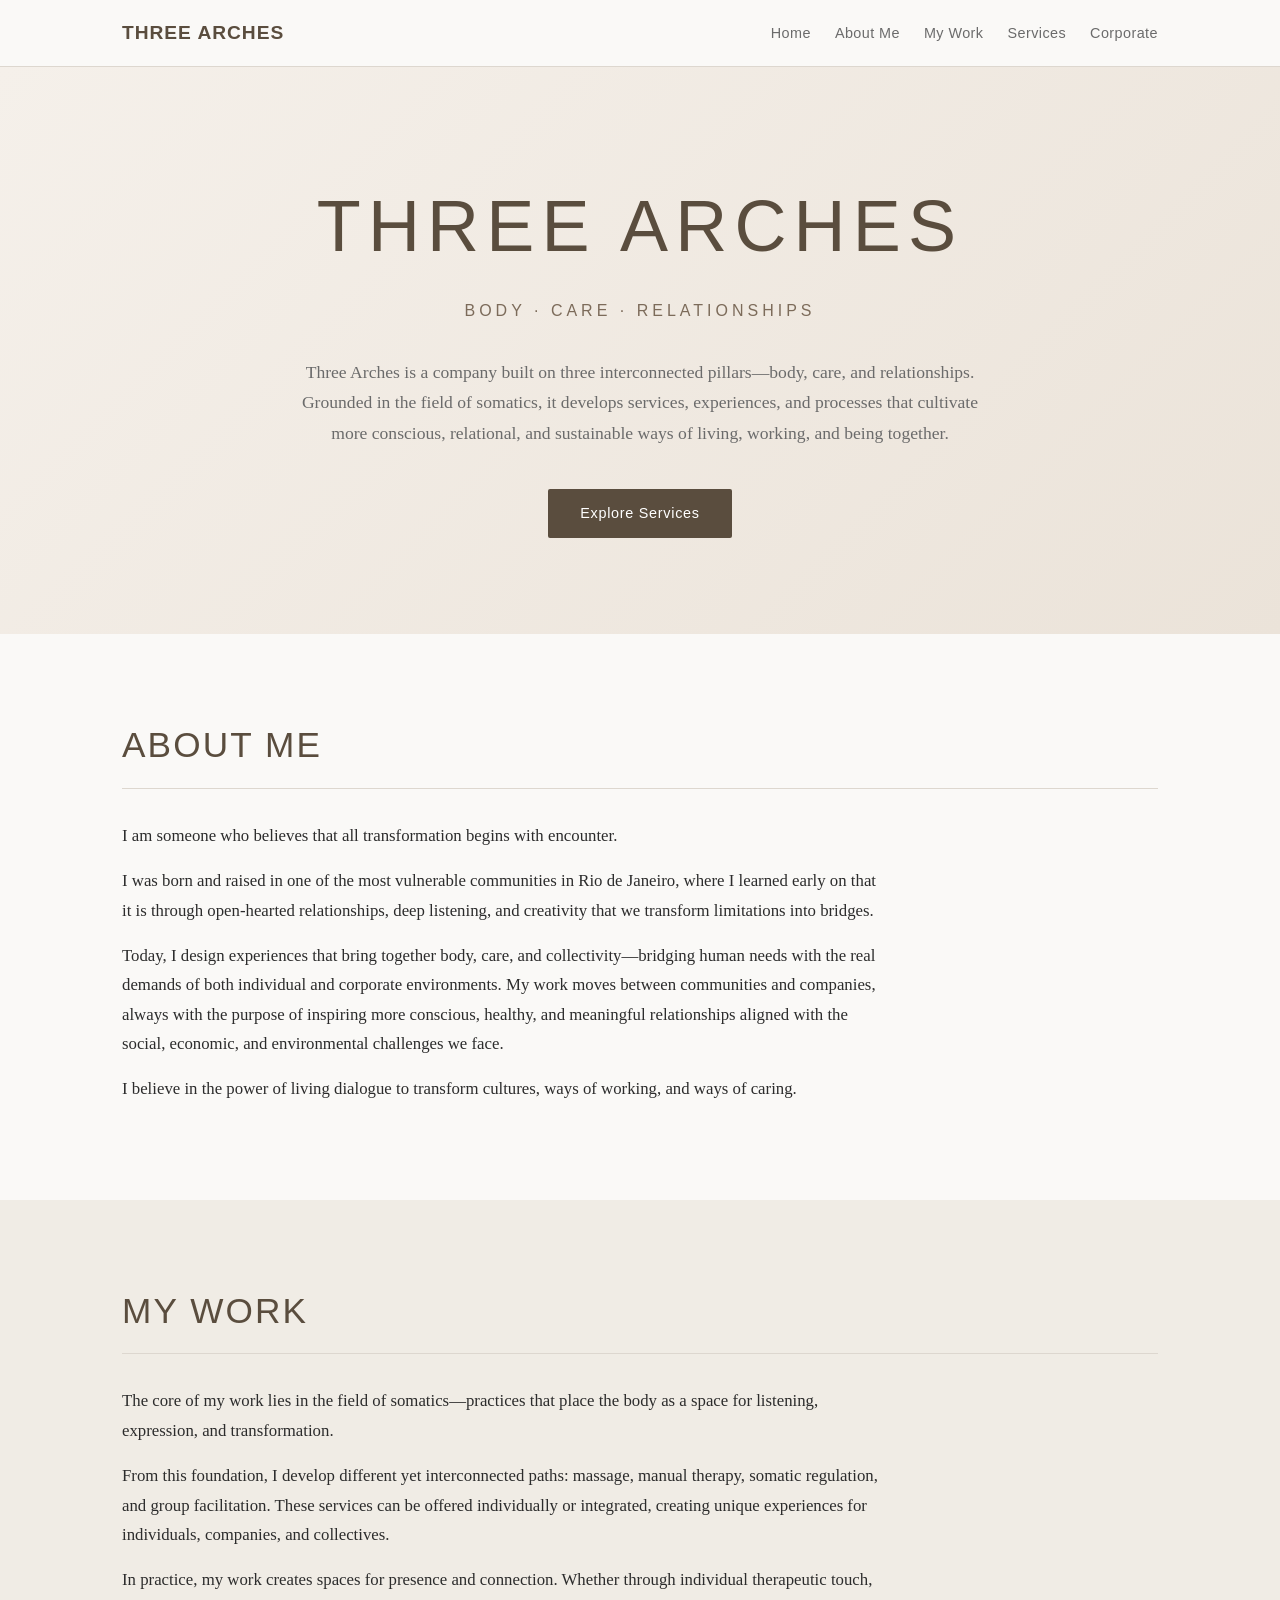
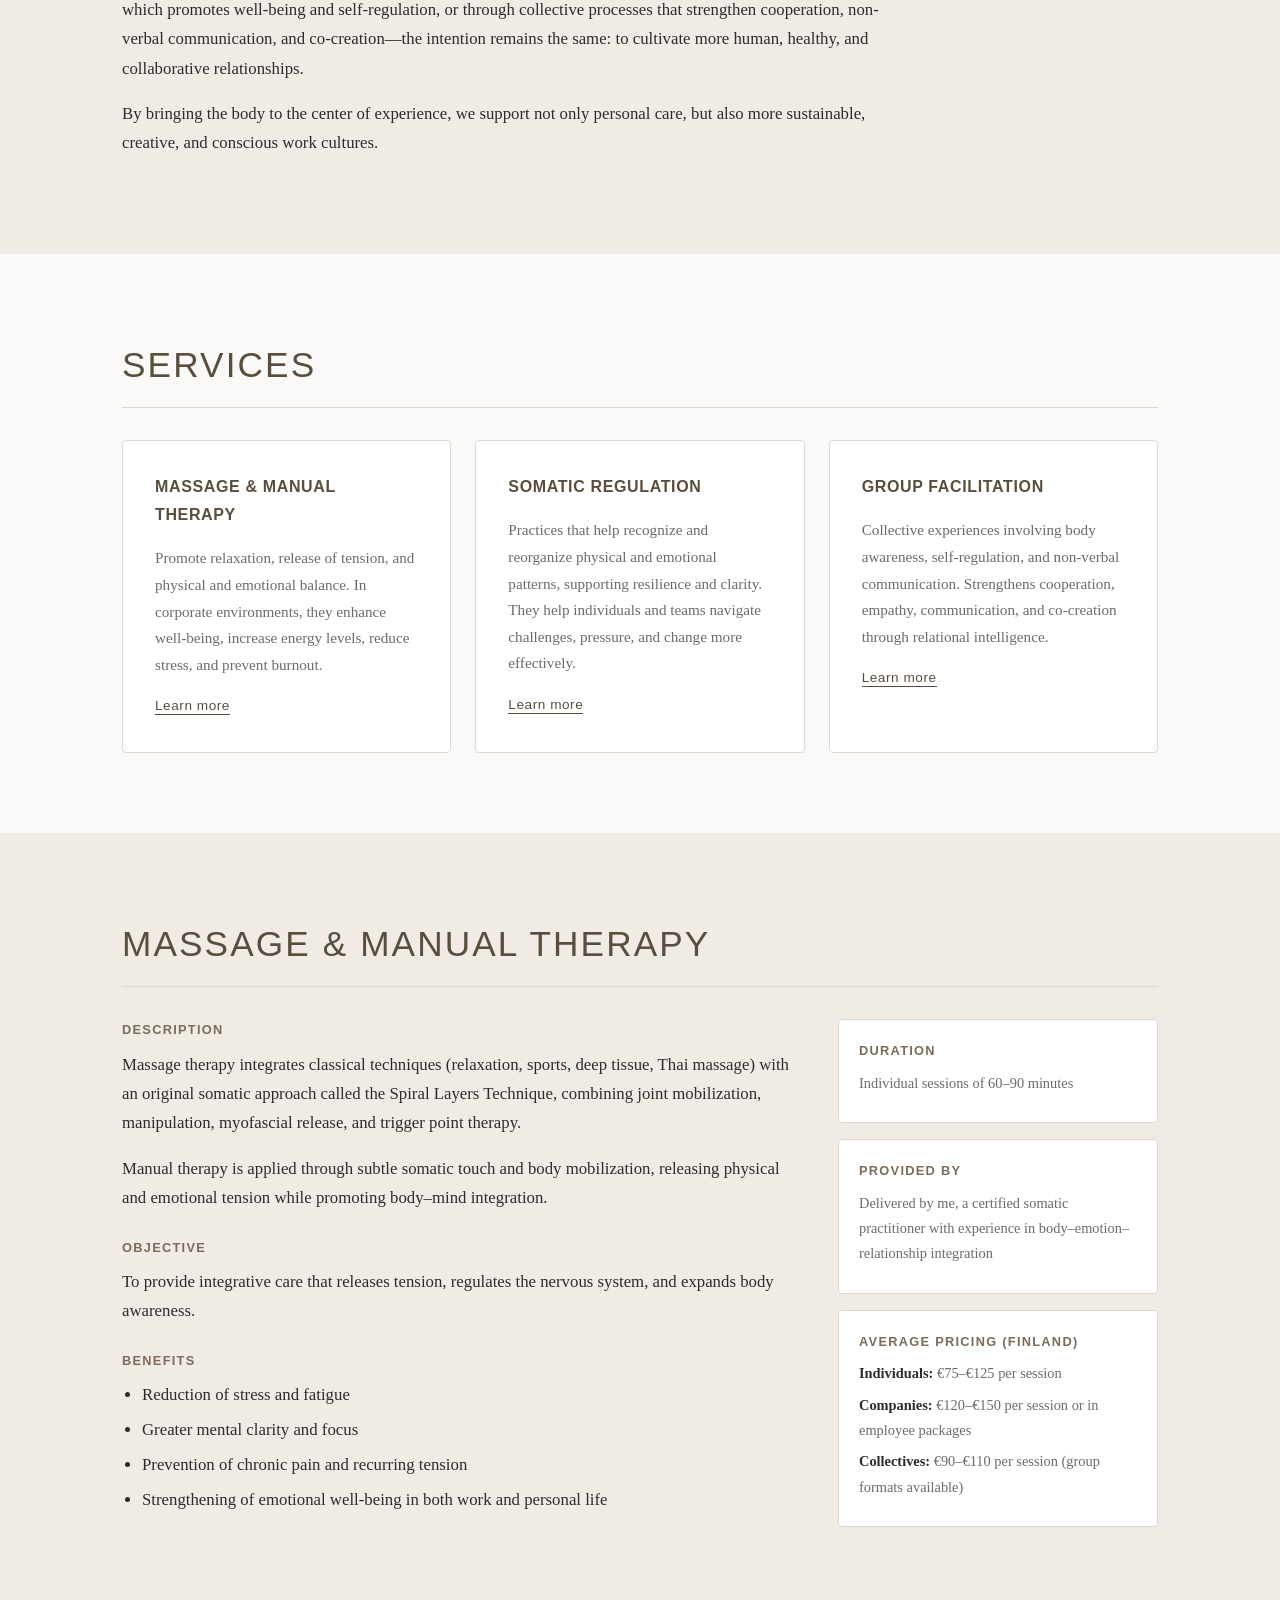
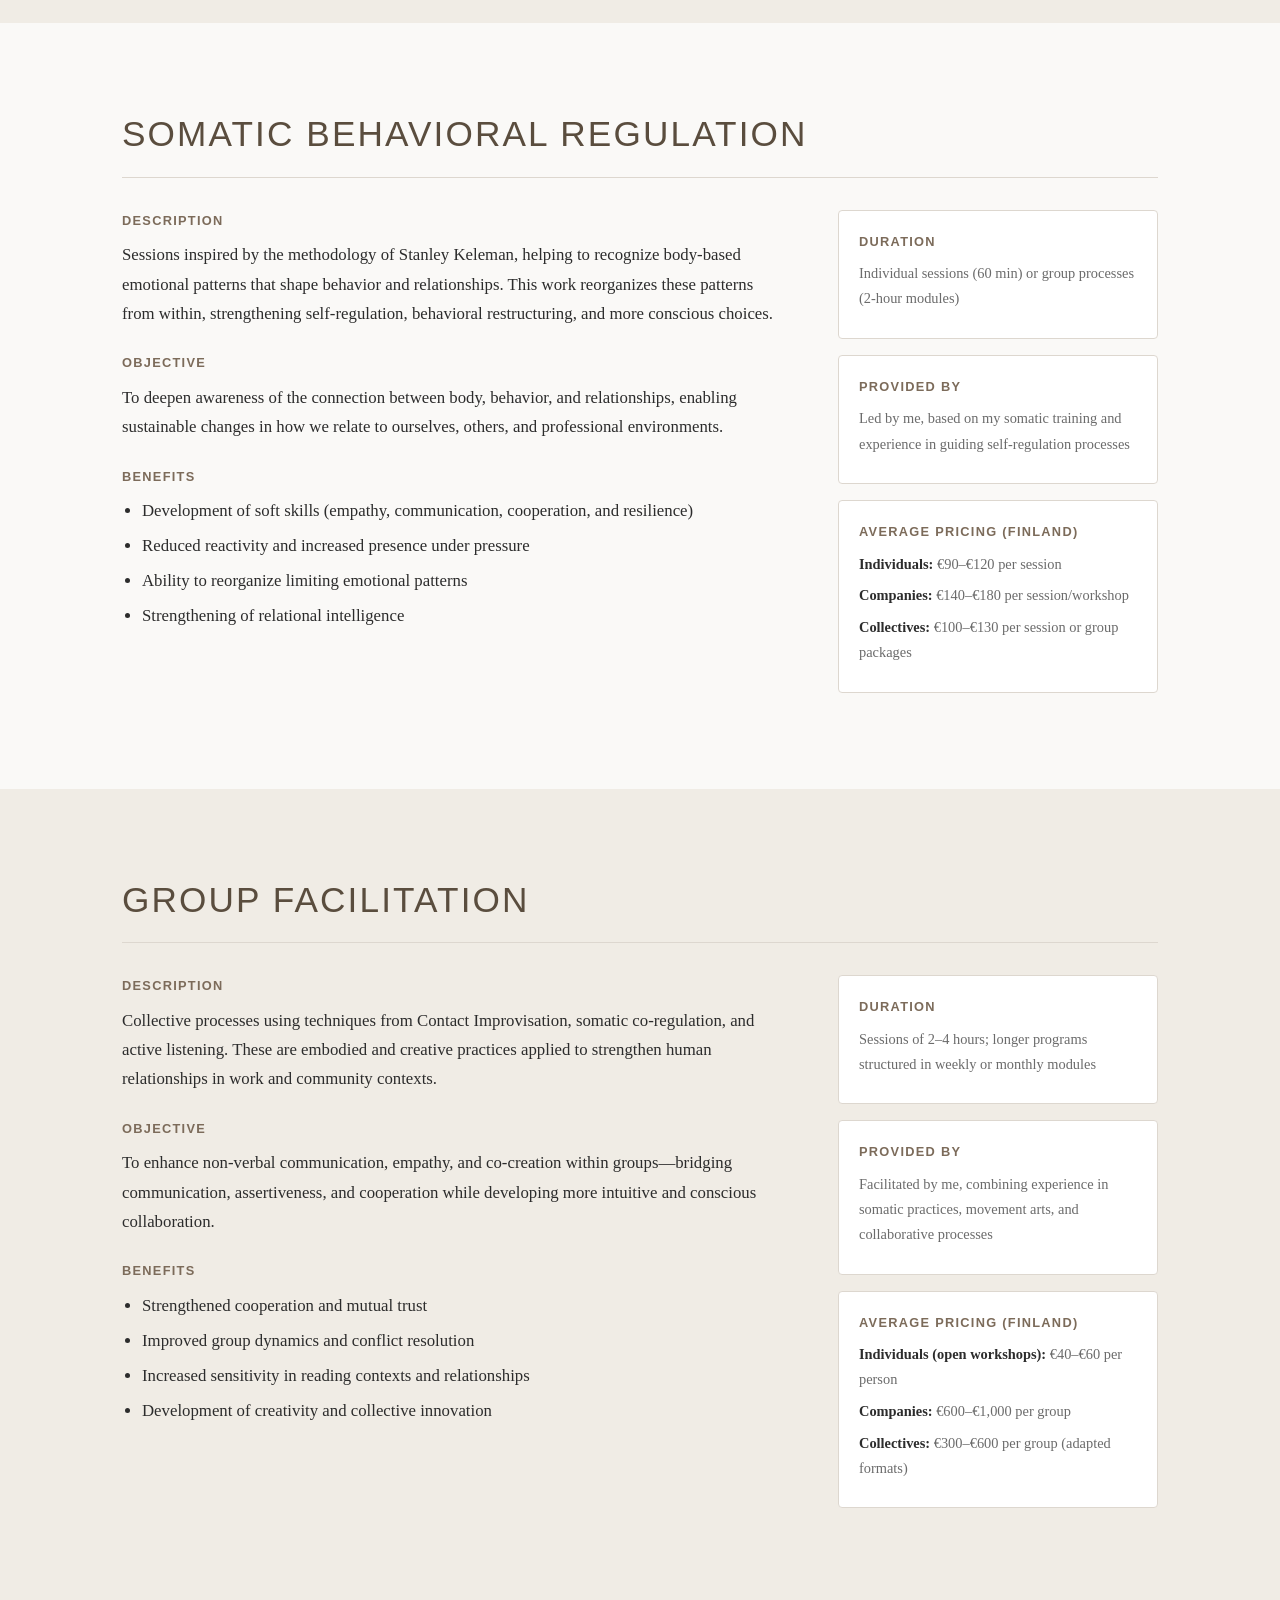
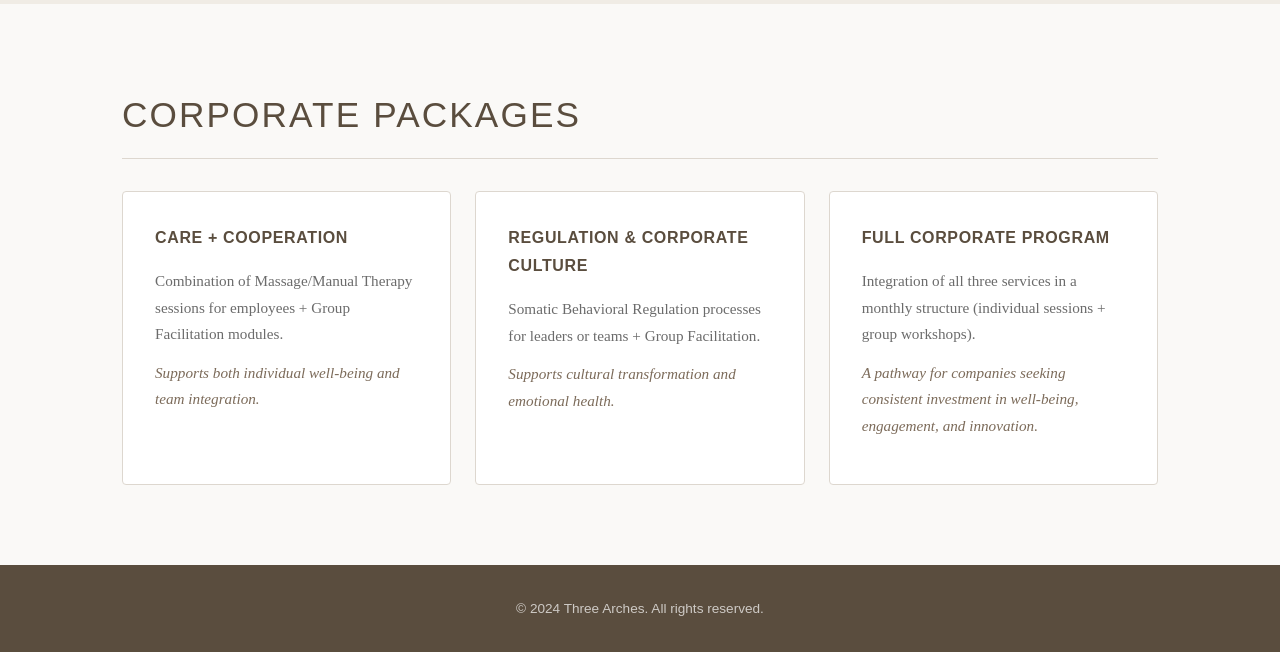
==== index.html @ e07003fb "Add initial Three Arches website template Static HTML/CSS site with Home, About Me, My Work, Service" ====
<!DOCTYPE html>
<html lang="en">
<head>
  <meta charset="UTF-8" />
  <meta name="viewport" content="width=device-width, initial-scale=1.0" />
  <title>Three Arches</title>
  <link rel="stylesheet" href="style.css" />
</head>
<body>

  <header>
    <nav>
      <div class="logo">Three Arches</div>
      <ul>
        <li><a href="#home">Home</a></li>
        <li><a href="#about">About Me</a></li>
        <li><a href="#work">My Work</a></li>
        <li><a href="#services">Services</a></li>
        <li><a href="#corporate">Corporate</a></li>
      </ul>
    </nav>
  </header>

  <!-- HOME -->
  <section id="home" class="hero">
    <div class="container">
      <h1>Three Arches</h1>
      <p class="tagline">Body · Care · Relationships</p>
      <p class="intro">
        Three Arches is a company built on three interconnected pillars—body, care, and relationships.
        Grounded in the field of somatics, it develops services, experiences, and processes that cultivate
        more conscious, relational, and sustainable ways of living, working, and being together.
      </p>
      <a href="#services" class="btn">Explore Services</a>
    </div>
  </section>

  <!-- ABOUT ME -->
  <section id="about" class="section">
    <div class="container">
      <h2>About Me</h2>
      <p>
        I am someone who believes that all transformation begins with encounter.
      </p>
      <p>
        I was born and raised in one of the most vulnerable communities in Rio de Janeiro, where I learned
        early on that it is through open-hearted relationships, deep listening, and creativity that we
        transform limitations into bridges.
      </p>
      <p>
        Today, I design experiences that bring together body, care, and collectivity—bridging human needs
        with the real demands of both individual and corporate environments. My work moves between communities
        and companies, always with the purpose of inspiring more conscious, healthy, and meaningful relationships
        aligned with the social, economic, and environmental challenges we face.
      </p>
      <p>
        I believe in the power of living dialogue to transform cultures, ways of working, and ways of caring.
      </p>
    </div>
  </section>

  <!-- MY WORK -->
  <section id="work" class="section section-alt">
    <div class="container">
      <h2>My Work</h2>
      <p>
        The core of my work lies in the field of somatics—practices that place the body as a space for
        listening, expression, and transformation.
      </p>
      <p>
        From this foundation, I develop different yet interconnected paths: massage, manual therapy, somatic
        regulation, and group facilitation. These services can be offered individually or integrated, creating
        unique experiences for individuals, companies, and collectives.
      </p>
      <p>
        In practice, my work creates spaces for presence and connection. Whether through individual therapeutic
        touch, which promotes well-being and self-regulation, or through collective processes that strengthen
        cooperation, non-verbal communication, and co-creation—the intention remains the same: to cultivate
        more human, healthy, and collaborative relationships.
      </p>
      <p>
        By bringing the body to the center of experience, we support not only personal care, but also more
        sustainable, creative, and conscious work cultures.
      </p>
    </div>
  </section>

  <!-- SERVICES OVERVIEW -->
  <section id="services" class="section">
    <div class="container">
      <h2>Services</h2>
      <div class="cards">

        <div class="card">
          <h3>Massage &amp; Manual Therapy</h3>
          <p>
            Promote relaxation, release of tension, and physical and emotional balance. In corporate
            environments, they enhance well-being, increase energy levels, reduce stress, and prevent burnout.
          </p>
          <a href="#massage" class="btn-link">Learn more</a>
        </div>

        <div class="card">
          <h3>Somatic Regulation</h3>
          <p>
            Practices that help recognize and reorganize physical and emotional patterns, supporting resilience
            and clarity. They help individuals and teams navigate challenges, pressure, and change more effectively.
          </p>
          <a href="#regulation" class="btn-link">Learn more</a>
        </div>

        <div class="card">
          <h3>Group Facilitation</h3>
          <p>
            Collective experiences involving body awareness, self-regulation, and non-verbal communication.
            Strengthens cooperation, empathy, communication, and co-creation through relational intelligence.
          </p>
          <a href="#facilitation" class="btn-link">Learn more</a>
        </div>

      </div>
    </div>
  </section>

  <!-- SERVICE DETAIL: MASSAGE -->
  <section id="massage" class="section section-alt">
    <div class="container">
      <h2>Massage &amp; Manual Therapy</h2>
      <div class="service-detail">
        <div>
          <h4>Description</h4>
          <p>
            Massage therapy integrates classical techniques (relaxation, sports, deep tissue, Thai massage)
            with an original somatic approach called the Spiral Layers Technique, combining joint mobilization,
            manipulation, myofascial release, and trigger point therapy.
          </p>
          <p>
            Manual therapy is applied through subtle somatic touch and body mobilization, releasing physical
            and emotional tension while promoting body–mind integration.
          </p>

          <h4>Objective</h4>
          <p>
            To provide integrative care that releases tension, regulates the nervous system, and expands
            body awareness.
          </p>

          <h4>Benefits</h4>
          <ul>
            <li>Reduction of stress and fatigue</li>
            <li>Greater mental clarity and focus</li>
            <li>Prevention of chronic pain and recurring tension</li>
            <li>Strengthening of emotional well-being in both work and personal life</li>
          </ul>
        </div>
        <div class="service-meta">
          <div class="meta-block">
            <h4>Duration</h4>
            <p>Individual sessions of 60–90 minutes</p>
          </div>
          <div class="meta-block">
            <h4>Provided by</h4>
            <p>Delivered by me, a certified somatic practitioner with experience in body–emotion–relationship integration</p>
          </div>
          <div class="meta-block pricing">
            <h4>Average Pricing (Finland)</h4>
            <p><strong>Individuals:</strong> €75–€125 per session</p>
            <p><strong>Companies:</strong> €120–€150 per session or in employee packages</p>
            <p><strong>Collectives:</strong> €90–€110 per session (group formats available)</p>
          </div>
        </div>
      </div>
    </div>
  </section>

  <!-- SERVICE DETAIL: REGULATION -->
  <section id="regulation" class="section">
    <div class="container">
      <h2>Somatic Behavioral Regulation</h2>
      <div class="service-detail">
        <div>
          <h4>Description</h4>
          <p>
            Sessions inspired by the methodology of Stanley Keleman, helping to recognize body-based
            emotional patterns that shape behavior and relationships. This work reorganizes these patterns
            from within, strengthening self-regulation, behavioral restructuring, and more conscious choices.
          </p>

          <h4>Objective</h4>
          <p>
            To deepen awareness of the connection between body, behavior, and relationships, enabling
            sustainable changes in how we relate to ourselves, others, and professional environments.
          </p>

          <h4>Benefits</h4>
          <ul>
            <li>Development of soft skills (empathy, communication, cooperation, and resilience)</li>
            <li>Reduced reactivity and increased presence under pressure</li>
            <li>Ability to reorganize limiting emotional patterns</li>
            <li>Strengthening of relational intelligence</li>
          </ul>
        </div>
        <div class="service-meta">
          <div class="meta-block">
            <h4>Duration</h4>
            <p>Individual sessions (60 min) or group processes (2-hour modules)</p>
          </div>
          <div class="meta-block">
            <h4>Provided by</h4>
            <p>Led by me, based on my somatic training and experience in guiding self-regulation processes</p>
          </div>
          <div class="meta-block pricing">
            <h4>Average Pricing (Finland)</h4>
            <p><strong>Individuals:</strong> €90–€120 per session</p>
            <p><strong>Companies:</strong> €140–€180 per session/workshop</p>
            <p><strong>Collectives:</strong> €100–€130 per session or group packages</p>
          </div>
        </div>
      </div>
    </div>
  </section>

  <!-- SERVICE DETAIL: FACILITATION -->
  <section id="facilitation" class="section section-alt">
    <div class="container">
      <h2>Group Facilitation</h2>
      <div class="service-detail">
        <div>
          <h4>Description</h4>
          <p>
            Collective processes using techniques from Contact Improvisation, somatic co-regulation, and
            active listening. These are embodied and creative practices applied to strengthen human
            relationships in work and community contexts.
          </p>

          <h4>Objective</h4>
          <p>
            To enhance non-verbal communication, empathy, and co-creation within groups—bridging
            communication, assertiveness, and cooperation while developing more intuitive and conscious
            collaboration.
          </p>

          <h4>Benefits</h4>
          <ul>
            <li>Strengthened cooperation and mutual trust</li>
            <li>Improved group dynamics and conflict resolution</li>
            <li>Increased sensitivity in reading contexts and relationships</li>
            <li>Development of creativity and collective innovation</li>
          </ul>
        </div>
        <div class="service-meta">
          <div class="meta-block">
            <h4>Duration</h4>
            <p>Sessions of 2–4 hours; longer programs structured in weekly or monthly modules</p>
          </div>
          <div class="meta-block">
            <h4>Provided by</h4>
            <p>Facilitated by me, combining experience in somatic practices, movement arts, and collaborative processes</p>
          </div>
          <div class="meta-block pricing">
            <h4>Average Pricing (Finland)</h4>
            <p><strong>Individuals (open workshops):</strong> €40–€60 per person</p>
            <p><strong>Companies:</strong> €600–€1,000 per group</p>
            <p><strong>Collectives:</strong> €300–€600 per group (adapted formats)</p>
          </div>
        </div>
      </div>
    </div>
  </section>

  <!-- CORPORATE PACKAGES -->
  <section id="corporate" class="section">
    <div class="container">
      <h2>Corporate Packages</h2>
      <div class="cards">

        <div class="card">
          <h3>Care + Cooperation</h3>
          <p>
            Combination of Massage/Manual Therapy sessions for employees + Group Facilitation modules.
          </p>
          <p class="highlight">Supports both individual well-being and team integration.</p>
        </div>

        <div class="card">
          <h3>Regulation &amp; Corporate Culture</h3>
          <p>
            Somatic Behavioral Regulation processes for leaders or teams + Group Facilitation.
          </p>
          <p class="highlight">Supports cultural transformation and emotional health.</p>
        </div>

        <div class="card">
          <h3>Full Corporate Program</h3>
          <p>
            Integration of all three services in a monthly structure (individual sessions + group workshops).
          </p>
          <p class="highlight">A pathway for companies seeking consistent investment in well-being, engagement, and innovation.</p>
        </div>

      </div>
    </div>
  </section>

  <footer>
    <div class="container">
      <p>&copy; 2024 Three Arches. All rights reserved.</p>
    </div>
  </footer>

</body>
</html>
---- style.css ----
*, *::before, *::after {
  box-sizing: border-box;
  margin: 0;
  padding: 0;
}

:root {
  --color-bg: #faf9f7;
  --color-bg-alt: #f0ece5;
  --color-text: #2c2c2c;
  --color-muted: #6b6b6b;
  --color-accent: #7c6b5a;
  --color-accent-dark: #5a4d3e;
  --color-border: #ddd7cf;
  --font-body: 'Georgia', serif;
  --font-sans: 'Helvetica Neue', Arial, sans-serif;
  --max-width: 1100px;
  --spacing: 2rem;
}

html {
  scroll-behavior: smooth;
}

body {
  font-family: var(--font-body);
  background: var(--color-bg);
  color: var(--color-text);
  line-height: 1.75;
  font-size: 1.05rem;
}

/* NAV */
header {
  position: sticky;
  top: 0;
  z-index: 100;
  background: var(--color-bg);
  border-bottom: 1px solid var(--color-border);
}

nav {
  max-width: var(--max-width);
  margin: 0 auto;
  padding: 1rem var(--spacing);
  display: flex;
  align-items: center;
  justify-content: space-between;
  gap: 1rem;
}

.logo {
  font-family: var(--font-sans);
  font-size: 1.2rem;
  font-weight: 700;
  letter-spacing: 0.05em;
  color: var(--color-accent-dark);
  text-transform: uppercase;
}

nav ul {
  list-style: none;
  display: flex;
  gap: 1.5rem;
  flex-wrap: wrap;
}

nav a {
  text-decoration: none;
  font-family: var(--font-sans);
  font-size: 0.9rem;
  color: var(--color-muted);
  letter-spacing: 0.03em;
  transition: color 0.2s;
}

nav a:hover {
  color: var(--color-accent-dark);
}

/* CONTAINER */
.container {
  max-width: var(--max-width);
  margin: 0 auto;
  padding: 0 var(--spacing);
}

/* HERO */
.hero {
  padding: 6rem var(--spacing);
  text-align: center;
  background: linear-gradient(135deg, #f5f0ea 0%, #ebe3d9 100%);
}

.hero h1 {
  font-family: var(--font-sans);
  font-size: clamp(2.5rem, 6vw, 4.5rem);
  font-weight: 300;
  letter-spacing: 0.1em;
  text-transform: uppercase;
  color: var(--color-accent-dark);
  margin-bottom: 0.5rem;
}

.tagline {
  font-family: var(--font-sans);
  font-size: 1rem;
  letter-spacing: 0.25em;
  text-transform: uppercase;
  color: var(--color-accent);
  margin-bottom: 2rem;
}

.intro {
  max-width: 680px;
  margin: 0 auto 2.5rem;
  color: var(--color-muted);
  font-size: 1.1rem;
}

.btn {
  display: inline-block;
  padding: 0.75rem 2rem;
  background: var(--color-accent-dark);
  color: #fff;
  text-decoration: none;
  font-family: var(--font-sans);
  font-size: 0.9rem;
  letter-spacing: 0.05em;
  border-radius: 2px;
  transition: background 0.2s;
}

.btn:hover {
  background: var(--color-accent);
}

/* SECTIONS */
.section {
  padding: 5rem var(--spacing);
}

.section-alt {
  background: var(--color-bg-alt);
}

.section h2 {
  font-family: var(--font-sans);
  font-size: clamp(1.6rem, 3vw, 2.2rem);
  font-weight: 300;
  letter-spacing: 0.06em;
  text-transform: uppercase;
  color: var(--color-accent-dark);
  margin-bottom: 2rem;
  padding-bottom: 0.75rem;
  border-bottom: 1px solid var(--color-border);
}

.section p {
  max-width: 760px;
  margin-bottom: 1rem;
  color: var(--color-text);
}

/* CARDS */
.cards {
  display: grid;
  grid-template-columns: repeat(auto-fit, minmax(280px, 1fr));
  gap: 1.5rem;
  margin-top: 1rem;
}

.card {
  background: #fff;
  border: 1px solid var(--color-border);
  border-radius: 4px;
  padding: 2rem;
}

.card h3 {
  font-family: var(--font-sans);
  font-size: 1rem;
  font-weight: 600;
  letter-spacing: 0.04em;
  text-transform: uppercase;
  color: var(--color-accent-dark);
  margin-bottom: 1rem;
}

.card p {
  font-size: 0.95rem;
  color: var(--color-muted);
  margin-bottom: 0.75rem;
}

.highlight {
  color: var(--color-accent) !important;
  font-style: italic;
}

.btn-link {
  font-family: var(--font-sans);
  font-size: 0.85rem;
  letter-spacing: 0.04em;
  color: var(--color-accent-dark);
  text-decoration: none;
  border-bottom: 1px solid var(--color-accent-dark);
  padding-bottom: 1px;
  transition: opacity 0.2s;
}

.btn-link:hover {
  opacity: 0.6;
}

/* SERVICE DETAIL */
.service-detail {
  display: grid;
  grid-template-columns: 1fr 320px;
  gap: 3rem;
  align-items: start;
}

.service-detail h4 {
  font-family: var(--font-sans);
  font-size: 0.8rem;
  font-weight: 700;
  letter-spacing: 0.1em;
  text-transform: uppercase;
  color: var(--color-accent);
  margin-top: 1.5rem;
  margin-bottom: 0.5rem;
}

.service-detail h4:first-child {
  margin-top: 0;
}

.service-detail ul {
  padding-left: 1.25rem;
  color: var(--color-text);
  margin-bottom: 1rem;
}

.service-detail ul li {
  margin-bottom: 0.35rem;
}

.service-meta {
  position: sticky;
  top: 80px;
}

.meta-block {
  background: #fff;
  border: 1px solid var(--color-border);
  border-radius: 4px;
  padding: 1.25rem;
  margin-bottom: 1rem;
}

.meta-block h4 {
  margin-top: 0;
}

.meta-block p {
  font-size: 0.9rem;
  color: var(--color-muted);
  margin-bottom: 0.4rem;
}

.pricing p strong {
  color: var(--color-text);
}

/* FOOTER */
footer {
  background: var(--color-accent-dark);
  color: rgba(255,255,255,0.7);
  text-align: center;
  padding: 2rem var(--spacing);
  font-family: var(--font-sans);
  font-size: 0.85rem;
}

/* RESPONSIVE */
@media (max-width: 768px) {
  nav ul {
    display: none;
  }

  .service-detail {
    grid-template-columns: 1fr;
  }

  .service-meta {
    position: static;
  }

  .hero {
    padding: 4rem var(--spacing);
  }

  .section {
    padding: 3rem var(--spacing);
  }
}
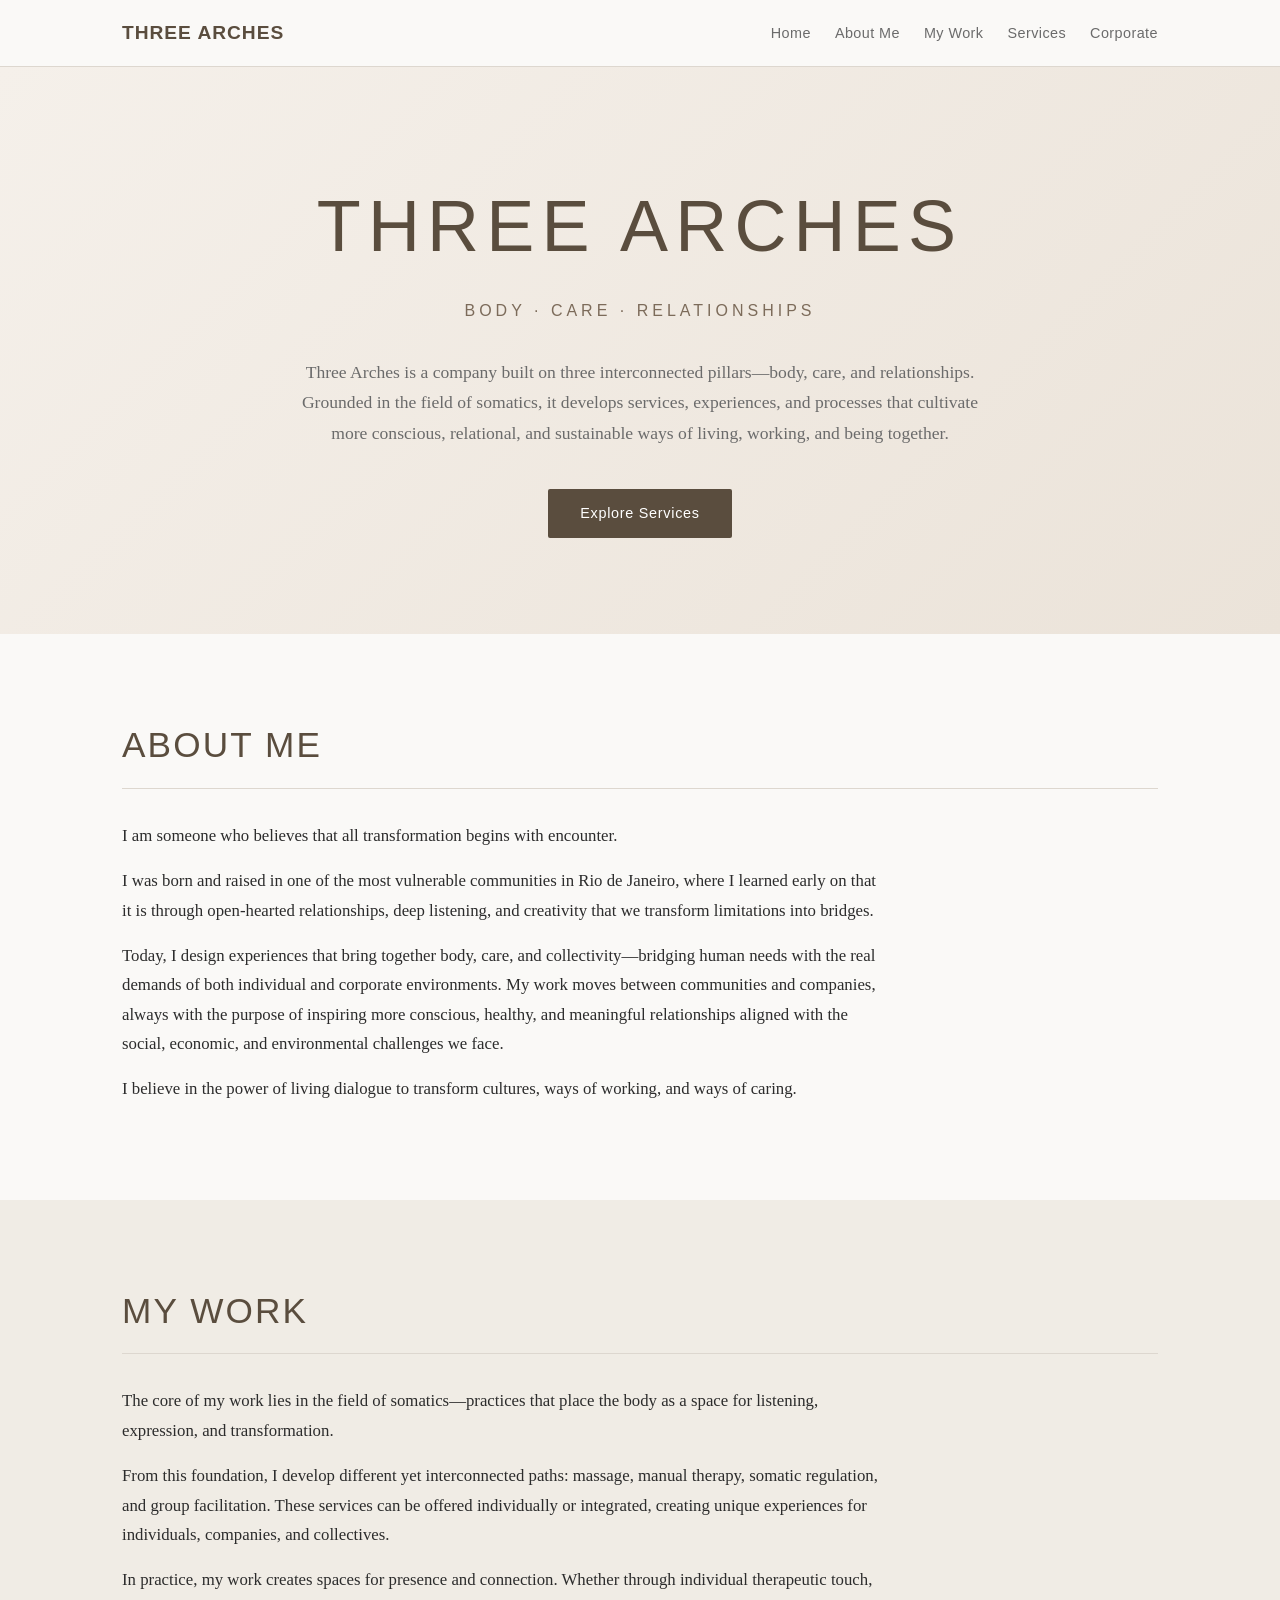
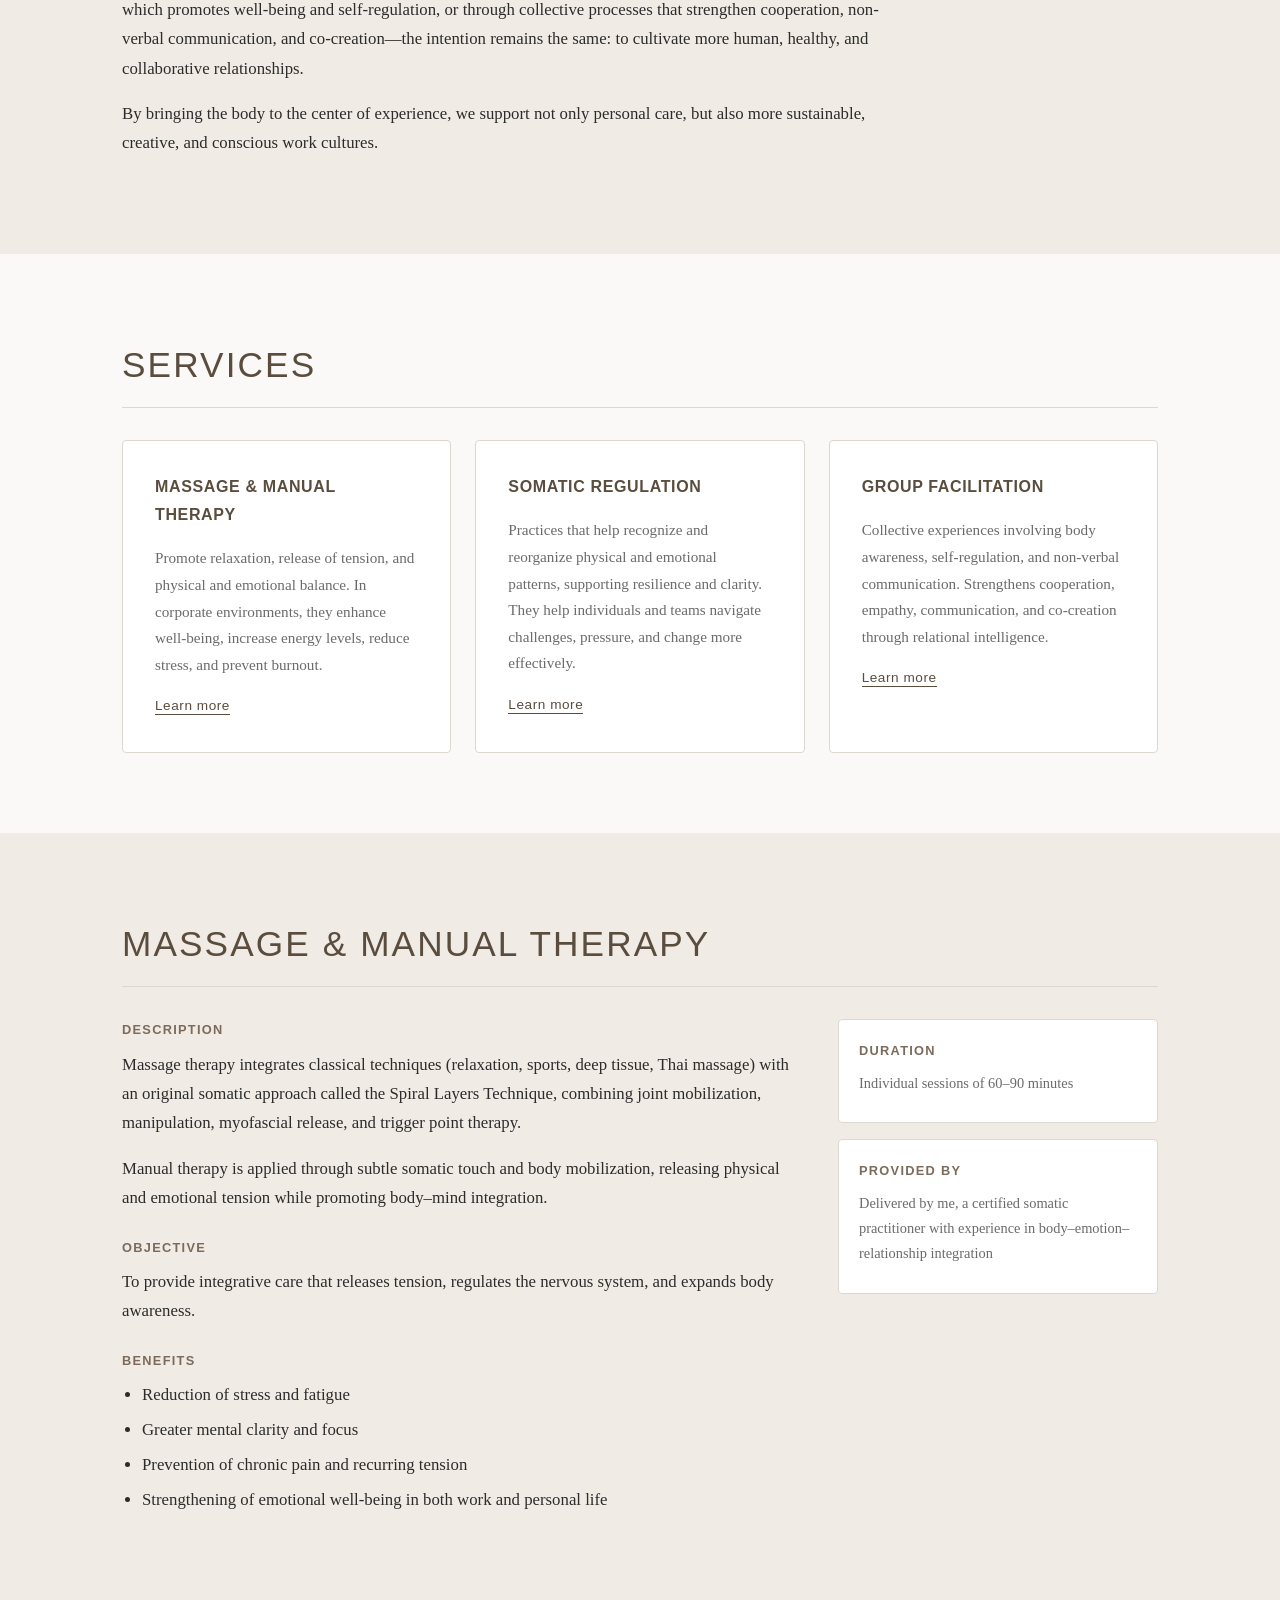
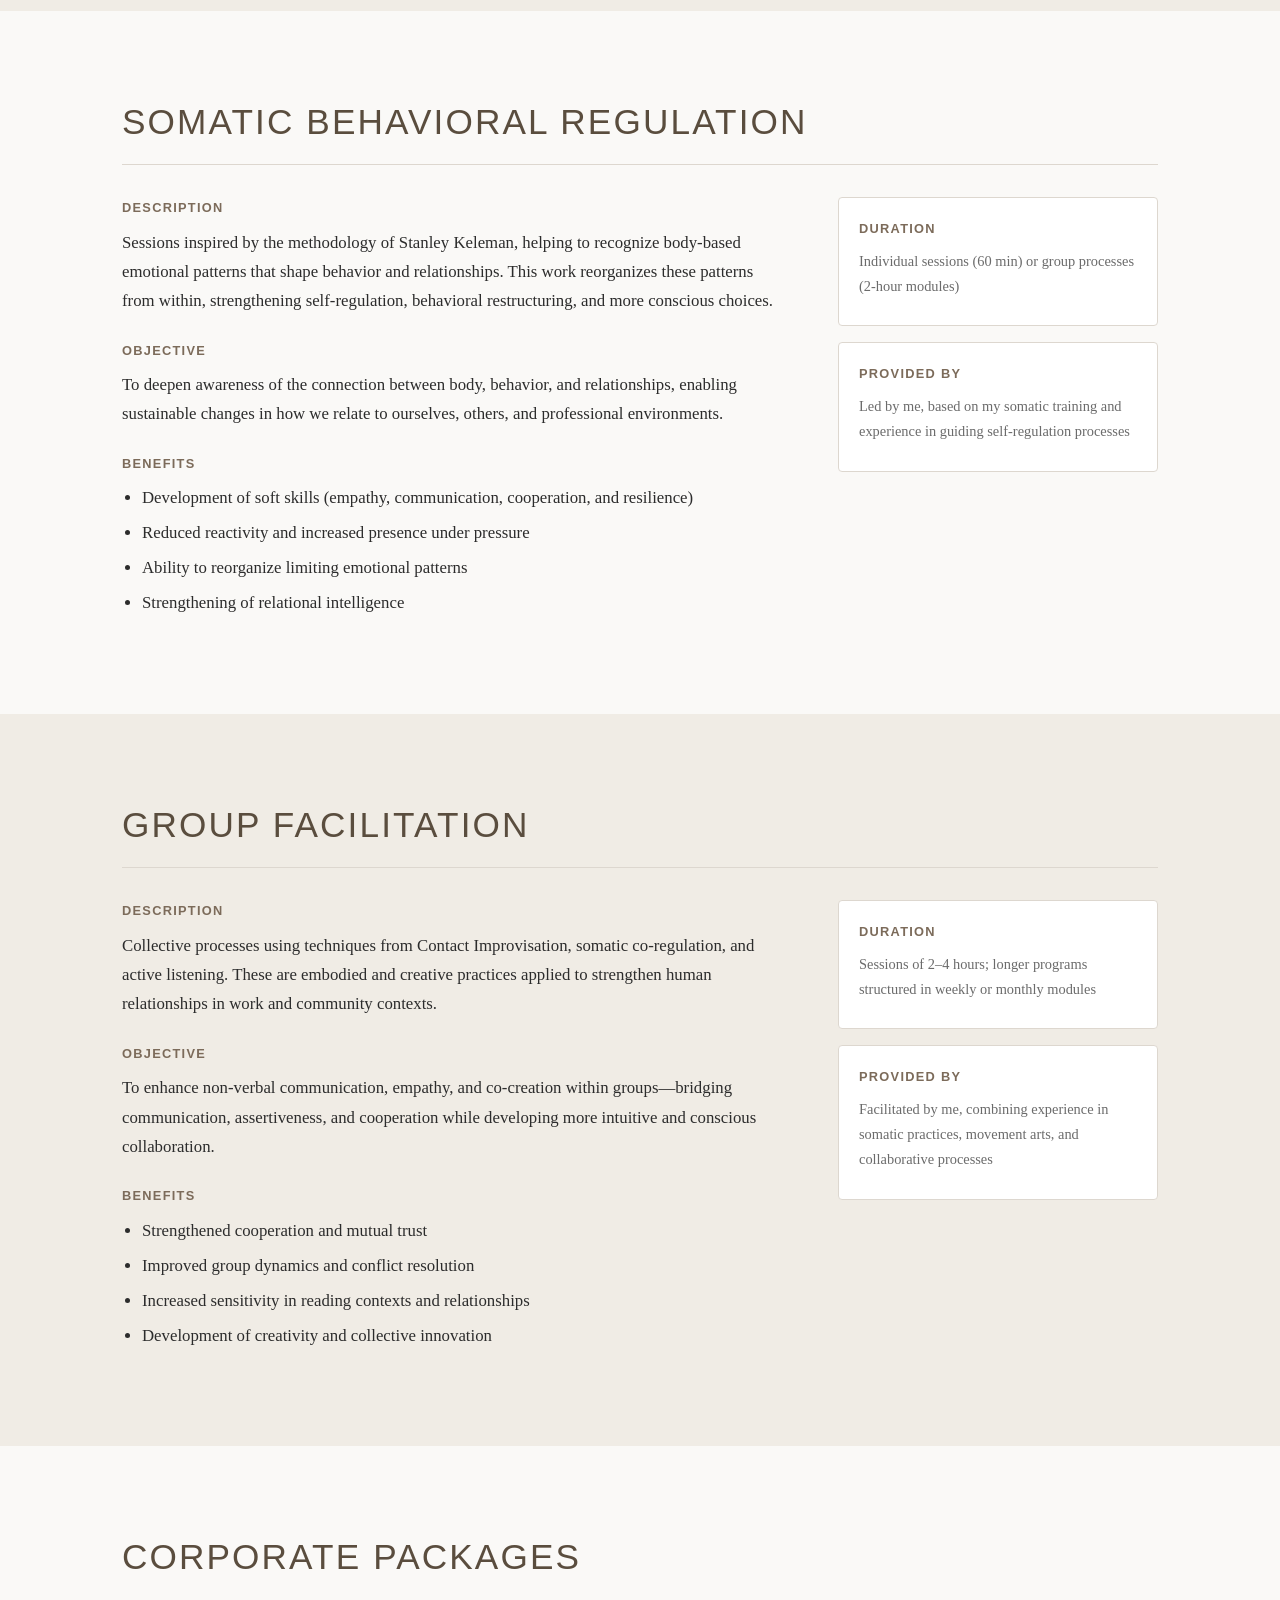
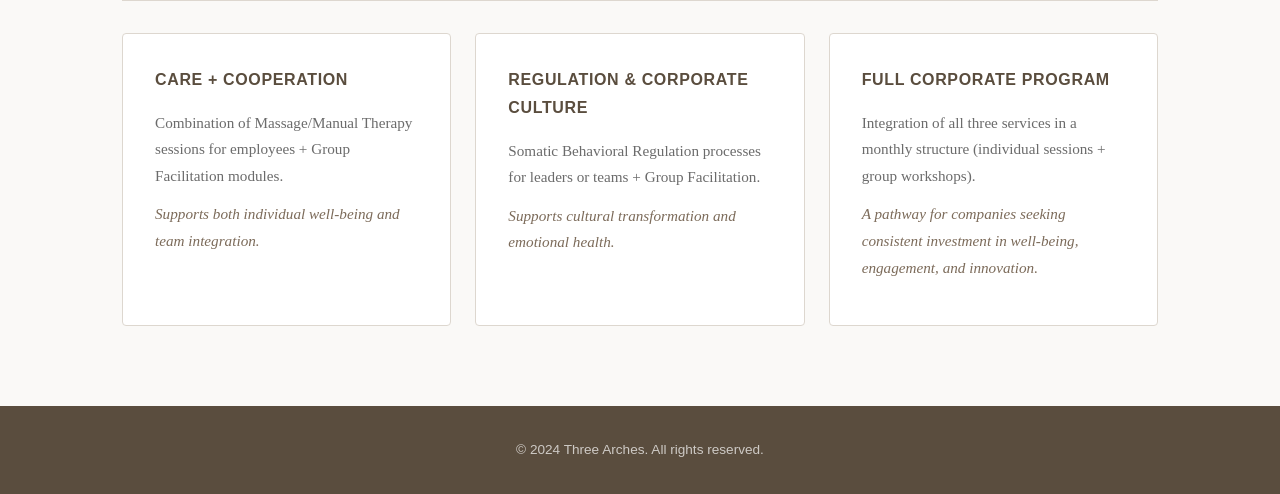
==== commit e0232553: "Remove pricing sections from all service pages https://claude.ai/code/session_01LWquQdXWBSq39T3cabUX" ====
--- a/index.html
+++ b/index.html
@@ -162,12 +162,6 @@
             <h4>Provided by</h4>
             <p>Delivered by me, a certified somatic practitioner with experience in body–emotion–relationship integration</p>
           </div>
-          <div class="meta-block pricing">
-            <h4>Average Pricing (Finland)</h4>
-            <p><strong>Individuals:</strong> €75–€125 per session</p>
-            <p><strong>Companies:</strong> €120–€150 per session or in employee packages</p>
-            <p><strong>Collectives:</strong> €90–€110 per session (group formats available)</p>
-          </div>
         </div>
       </div>
     </div>
@@ -209,12 +203,6 @@
             <h4>Provided by</h4>
             <p>Led by me, based on my somatic training and experience in guiding self-regulation processes</p>
           </div>
-          <div class="meta-block pricing">
-            <h4>Average Pricing (Finland)</h4>
-            <p><strong>Individuals:</strong> €90–€120 per session</p>
-            <p><strong>Companies:</strong> €140–€180 per session/workshop</p>
-            <p><strong>Collectives:</strong> €100–€130 per session or group packages</p>
-          </div>
         </div>
       </div>
     </div>
@@ -257,12 +245,6 @@
             <h4>Provided by</h4>
             <p>Facilitated by me, combining experience in somatic practices, movement arts, and collaborative processes</p>
           </div>
-          <div class="meta-block pricing">
-            <h4>Average Pricing (Finland)</h4>
-            <p><strong>Individuals (open workshops):</strong> €40–€60 per person</p>
-            <p><strong>Companies:</strong> €600–€1,000 per group</p>
-            <p><strong>Collectives:</strong> €300–€600 per group (adapted formats)</p>
-          </div>
         </div>
       </div>
     </div>
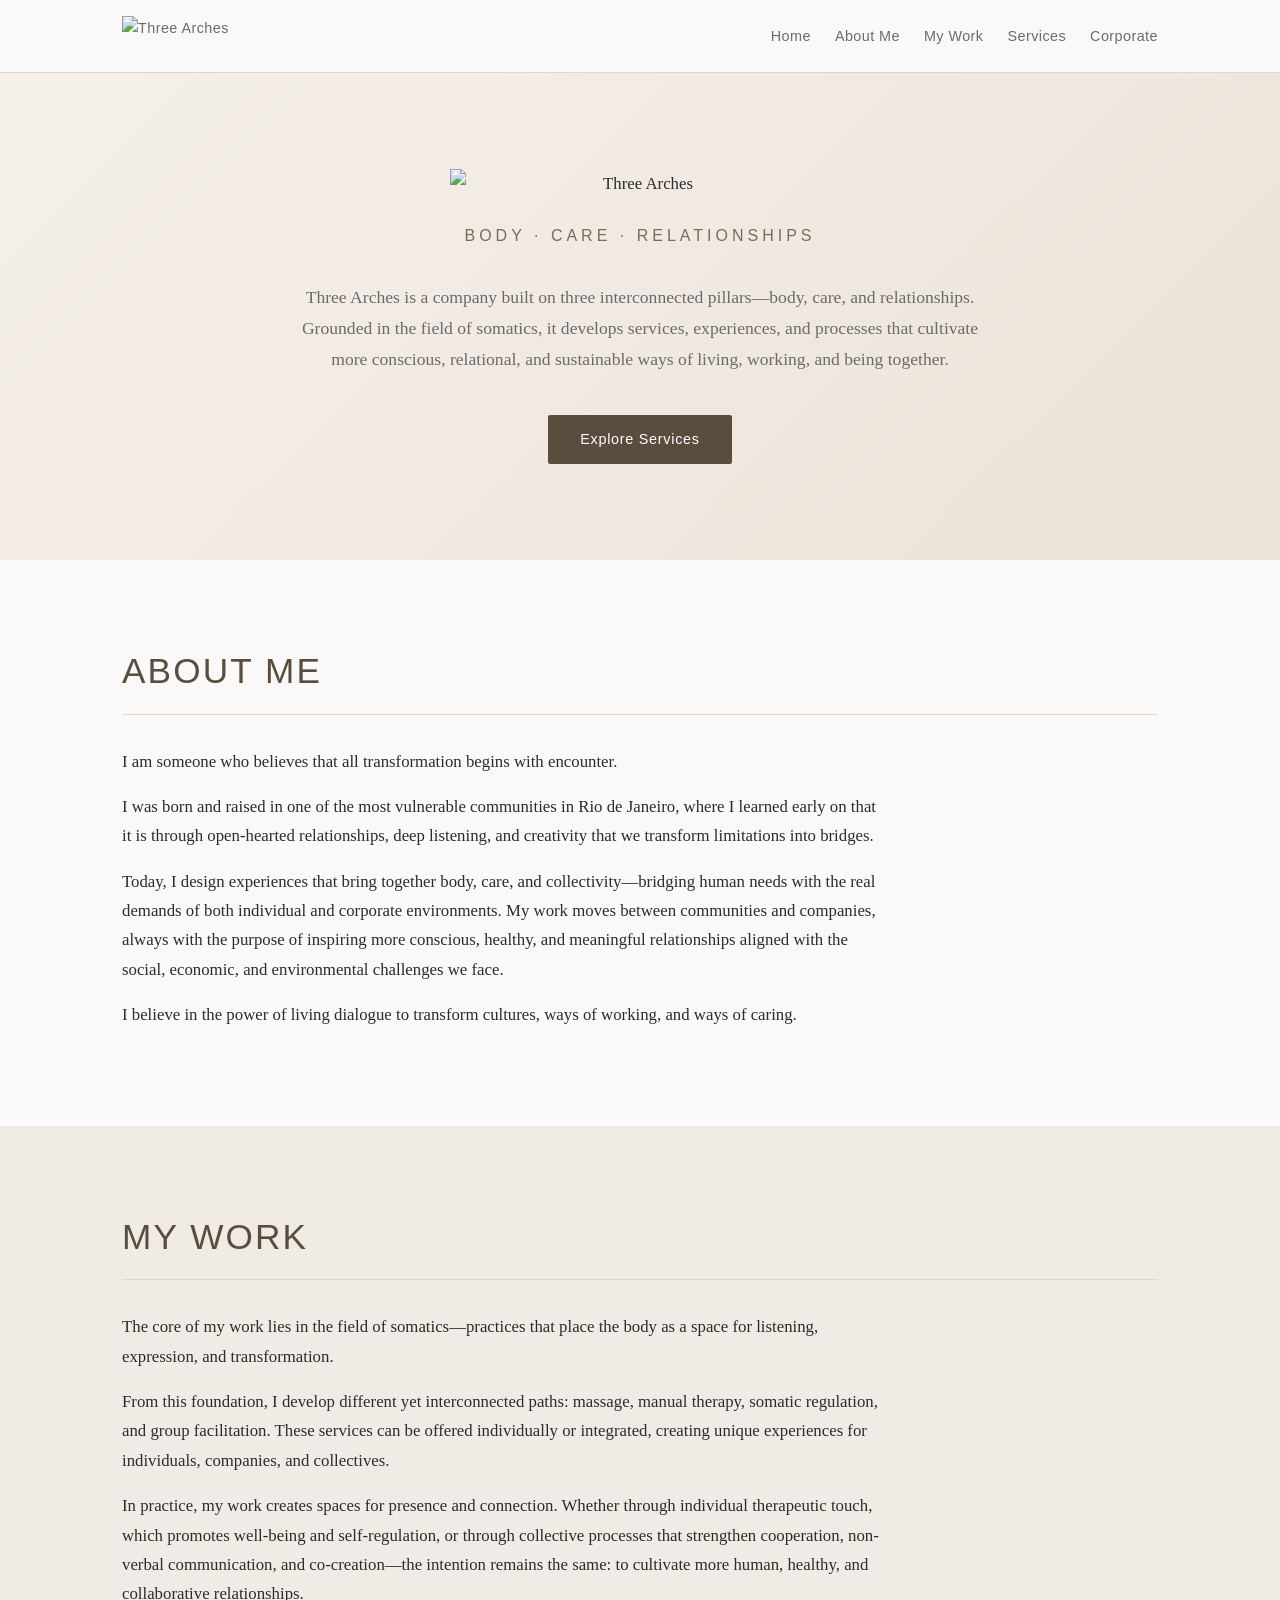
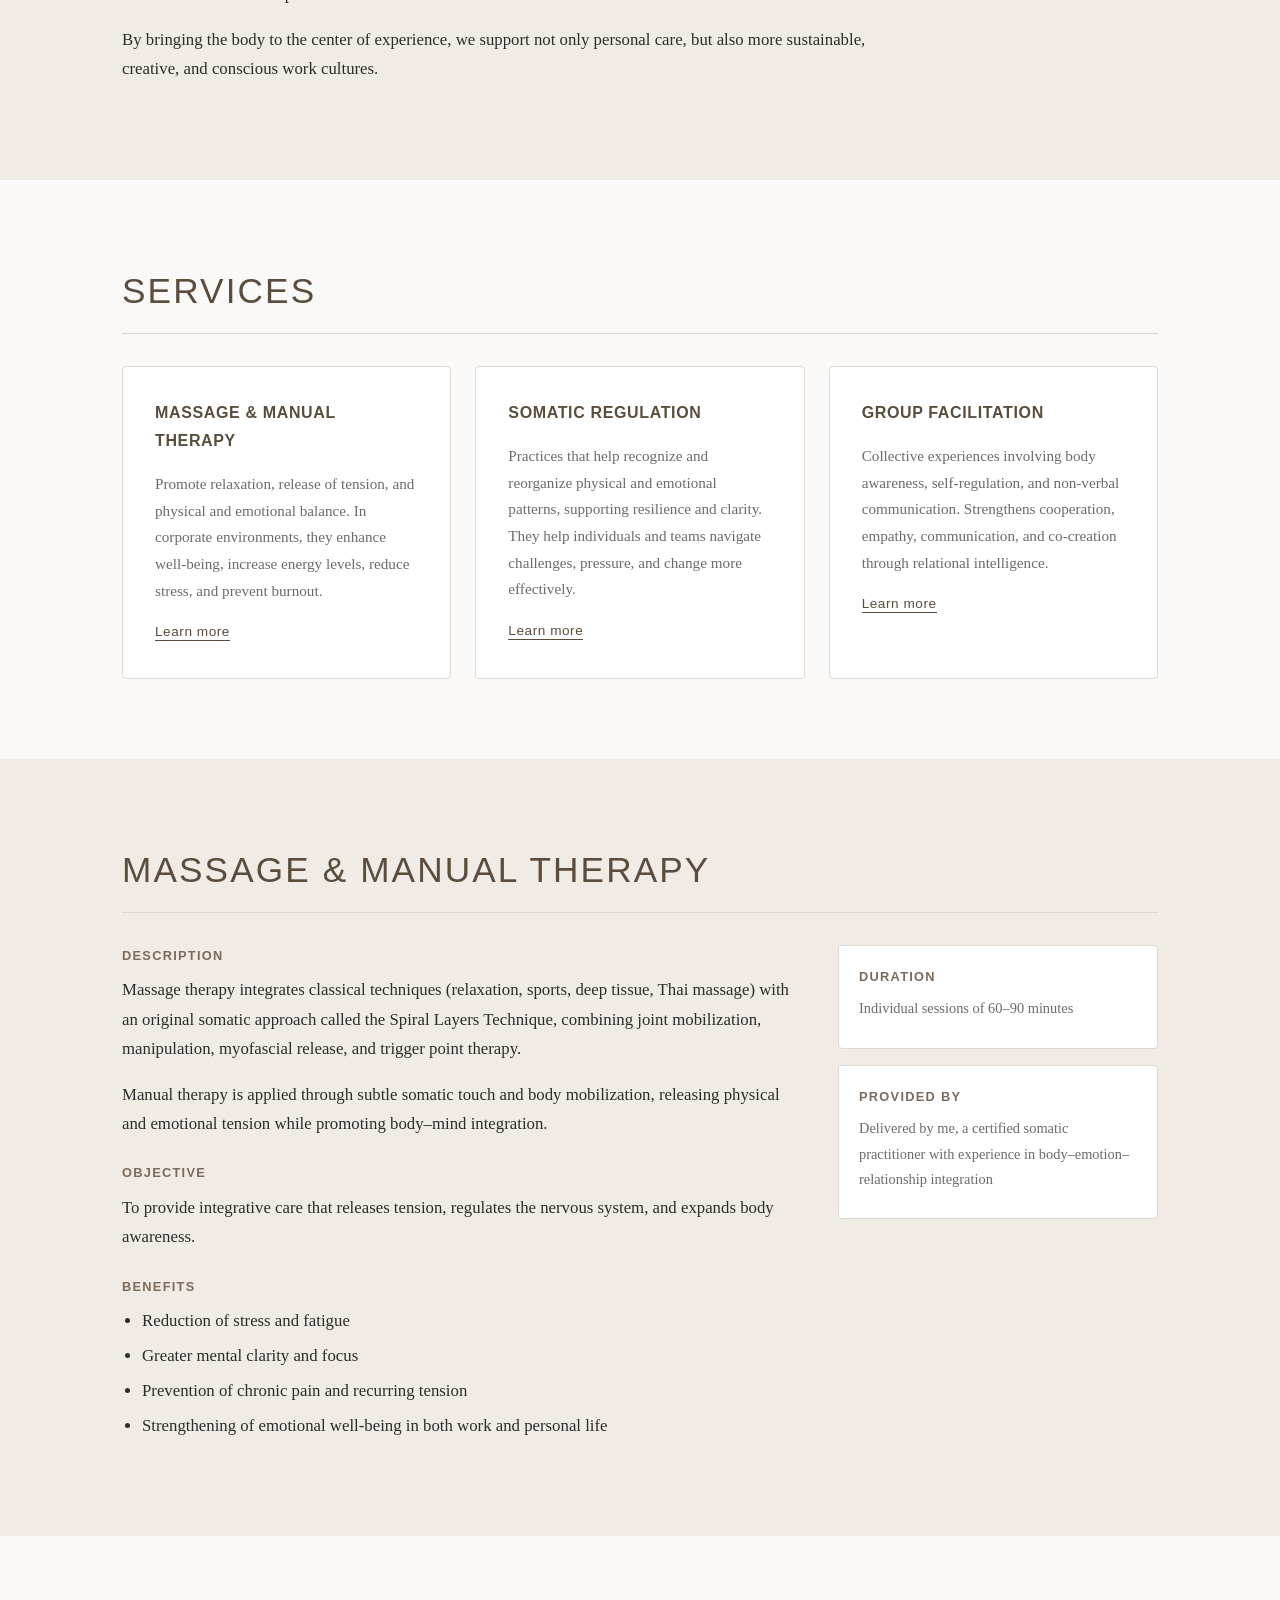
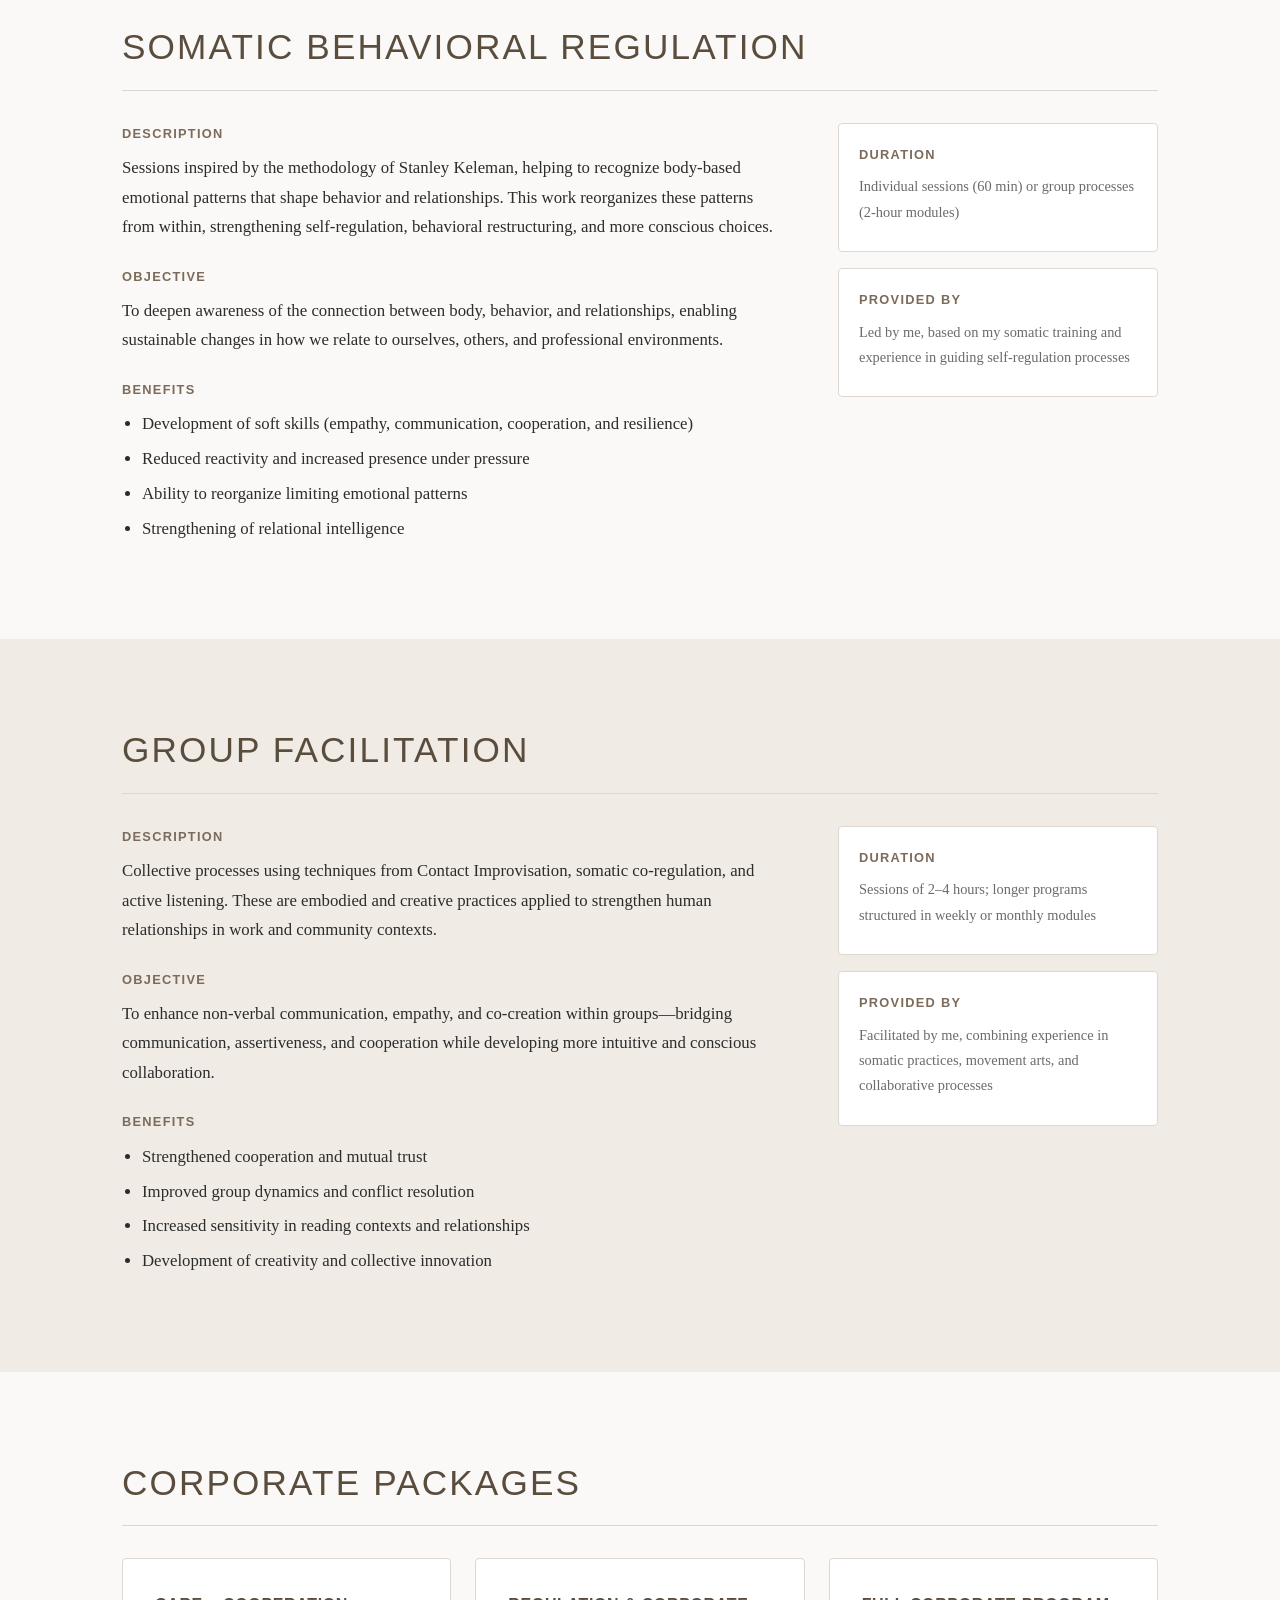
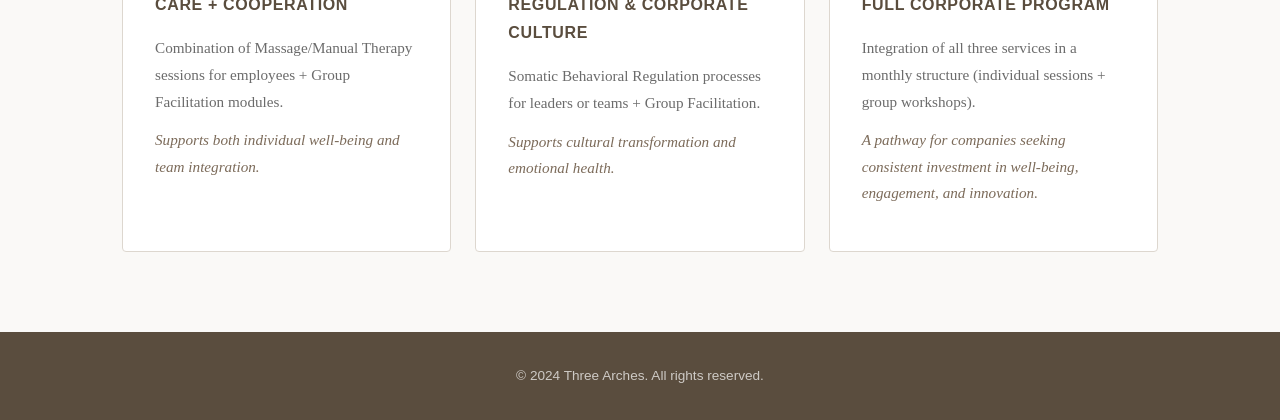
==== commit a159156f: "Use Three Arches logo in nav and hero https://claude.ai/code/session_01LWquQdXWBSq39T3cabUXxb" ====
--- a/index.html
+++ b/index.html
@@ -10,7 +10,9 @@
 
   <header>
     <nav>
-      <div class="logo">Three Arches</div>
+      <a href="#home" class="logo">
+        <img src="images/Three-Arches-Logo-A-Vinho.jpg" alt="Three Arches" />
+      </a>
       <ul>
         <li><a href="#home">Home</a></li>
         <li><a href="#about">About Me</a></li>
@@ -24,7 +26,7 @@
   <!-- HOME -->
   <section id="home" class="hero">
     <div class="container">
-      <h1>Three Arches</h1>
+      <img src="images/Three-Arches-Logo-A-Vinho.jpg" alt="Three Arches" class="hero-logo" />
       <p class="tagline">Body · Care · Relationships</p>
       <p class="intro">
         Three Arches is a company built on three interconnected pillars—body, care, and relationships.
--- a/style.css
+++ b/style.css
@@ -50,12 +50,15 @@
 }
 
 .logo {
-  font-family: var(--font-sans);
-  font-size: 1.2rem;
-  font-weight: 700;
-  letter-spacing: 0.05em;
-  color: var(--color-accent-dark);
-  text-transform: uppercase;
+  display: inline-flex;
+  align-items: center;
+  text-decoration: none;
+}
+
+.logo img {
+  height: 40px;
+  width: auto;
+  display: block;
 }
 
 nav ul {
@@ -92,14 +95,11 @@
   background: linear-gradient(135deg, #f5f0ea 0%, #ebe3d9 100%);
 }
 
-.hero h1 {
-  font-family: var(--font-sans);
-  font-size: clamp(2.5rem, 6vw, 4.5rem);
-  font-weight: 300;
-  letter-spacing: 0.1em;
-  text-transform: uppercase;
-  color: var(--color-accent-dark);
-  margin-bottom: 0.5rem;
+.hero-logo {
+  width: clamp(220px, 40vw, 380px);
+  height: auto;
+  display: block;
+  margin: 0 auto 1.5rem;
 }
 
 .tagline {
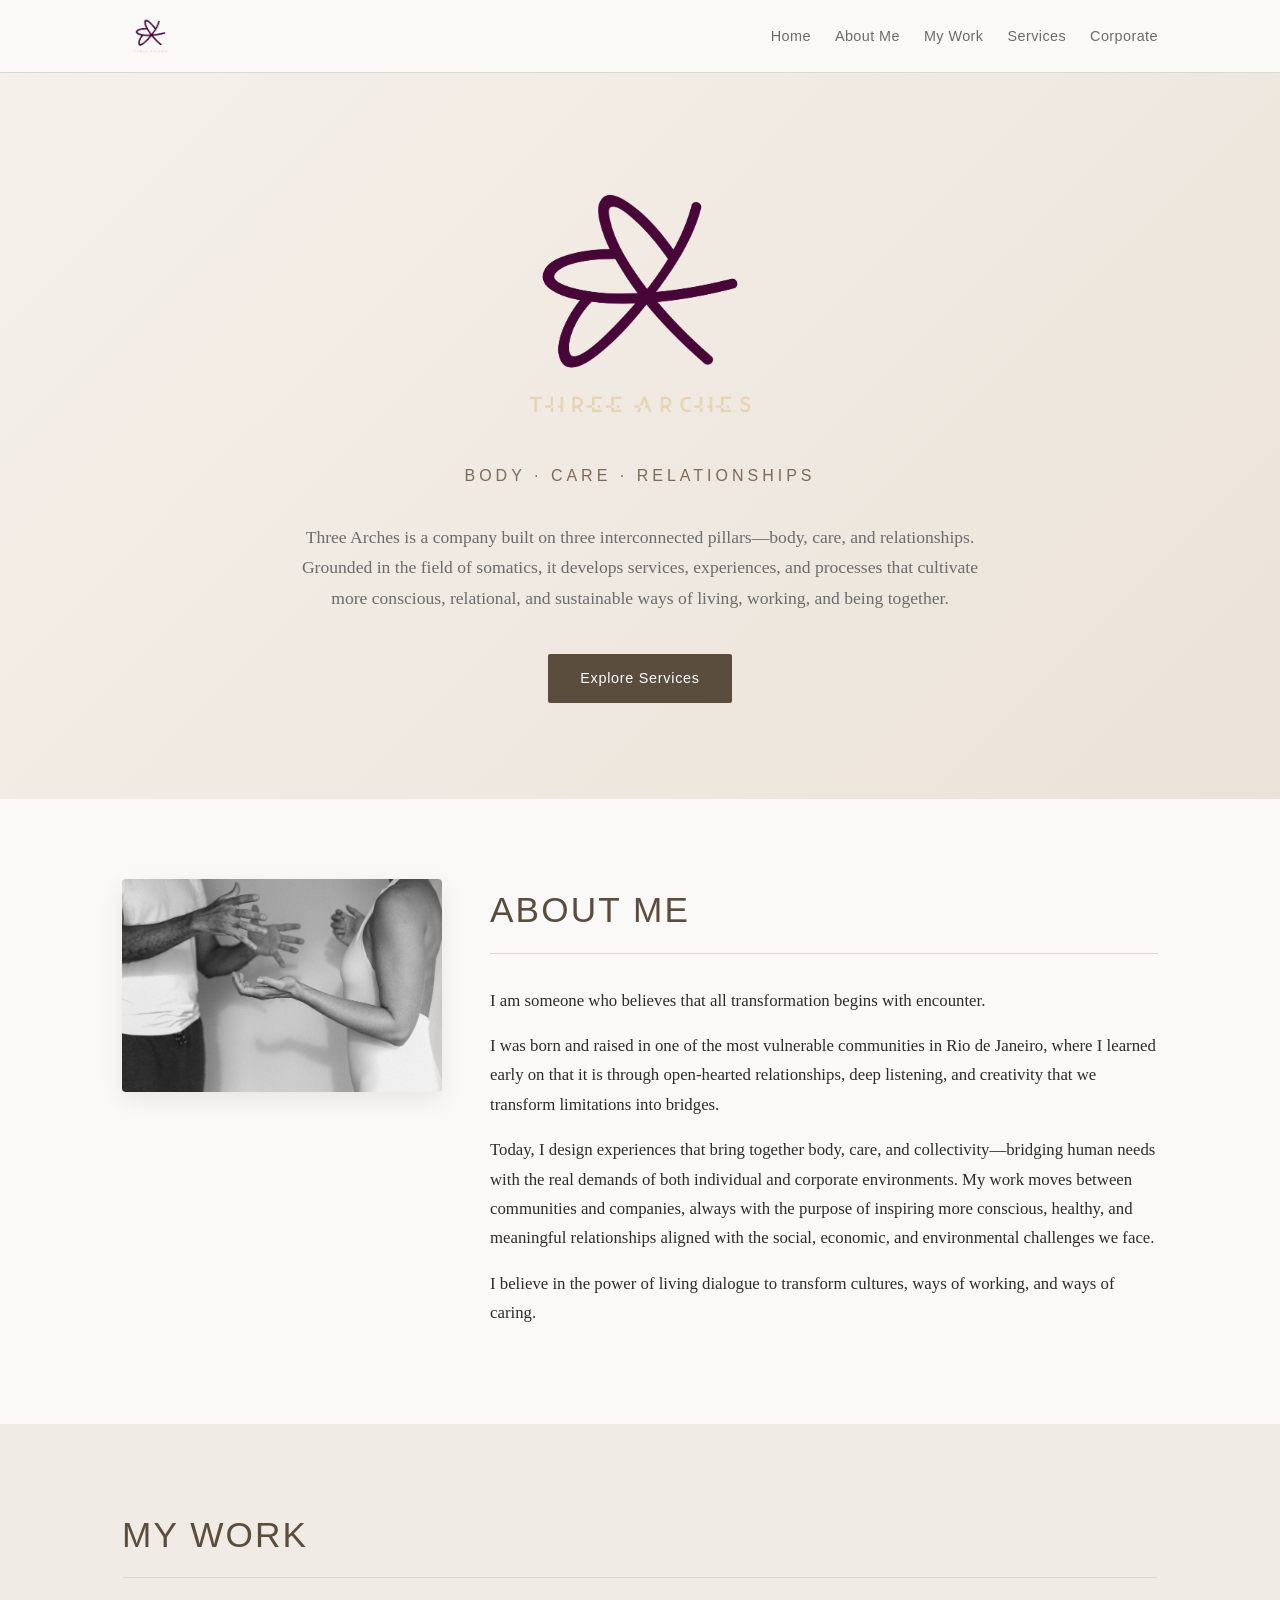
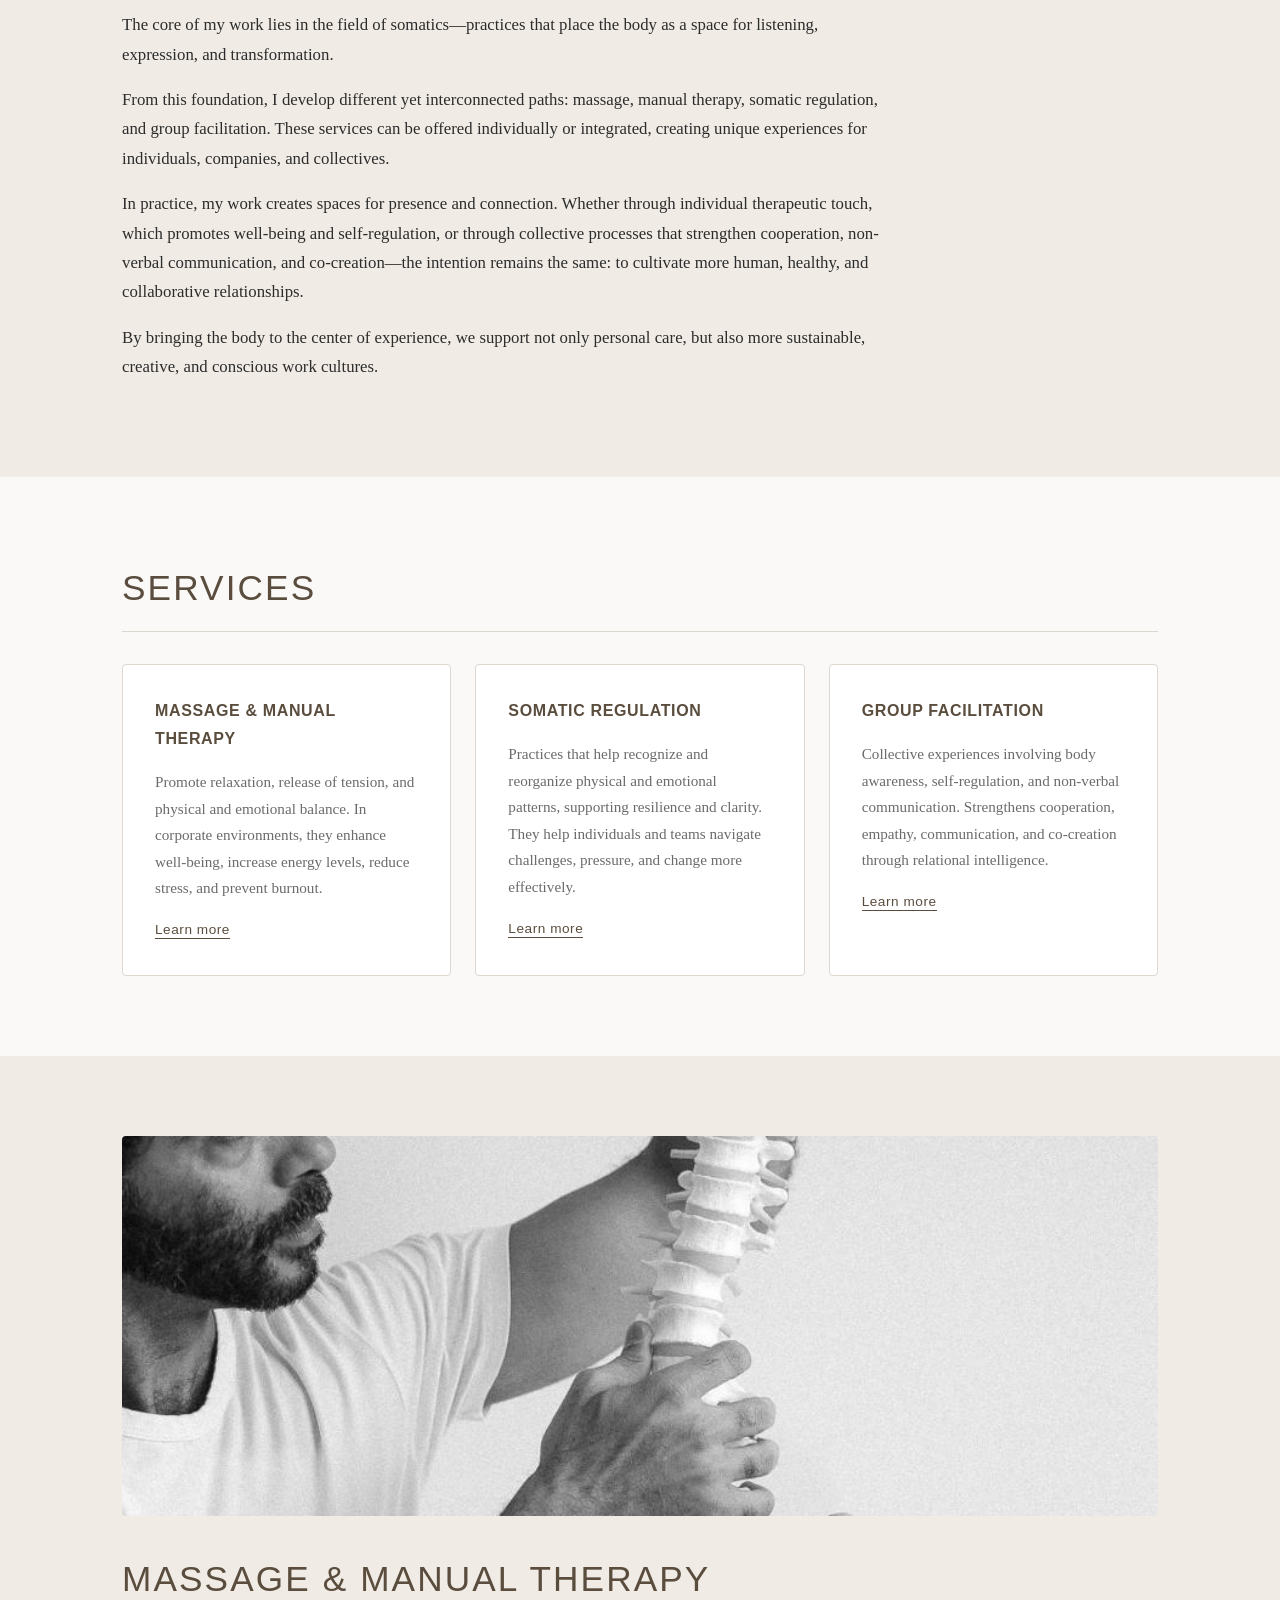
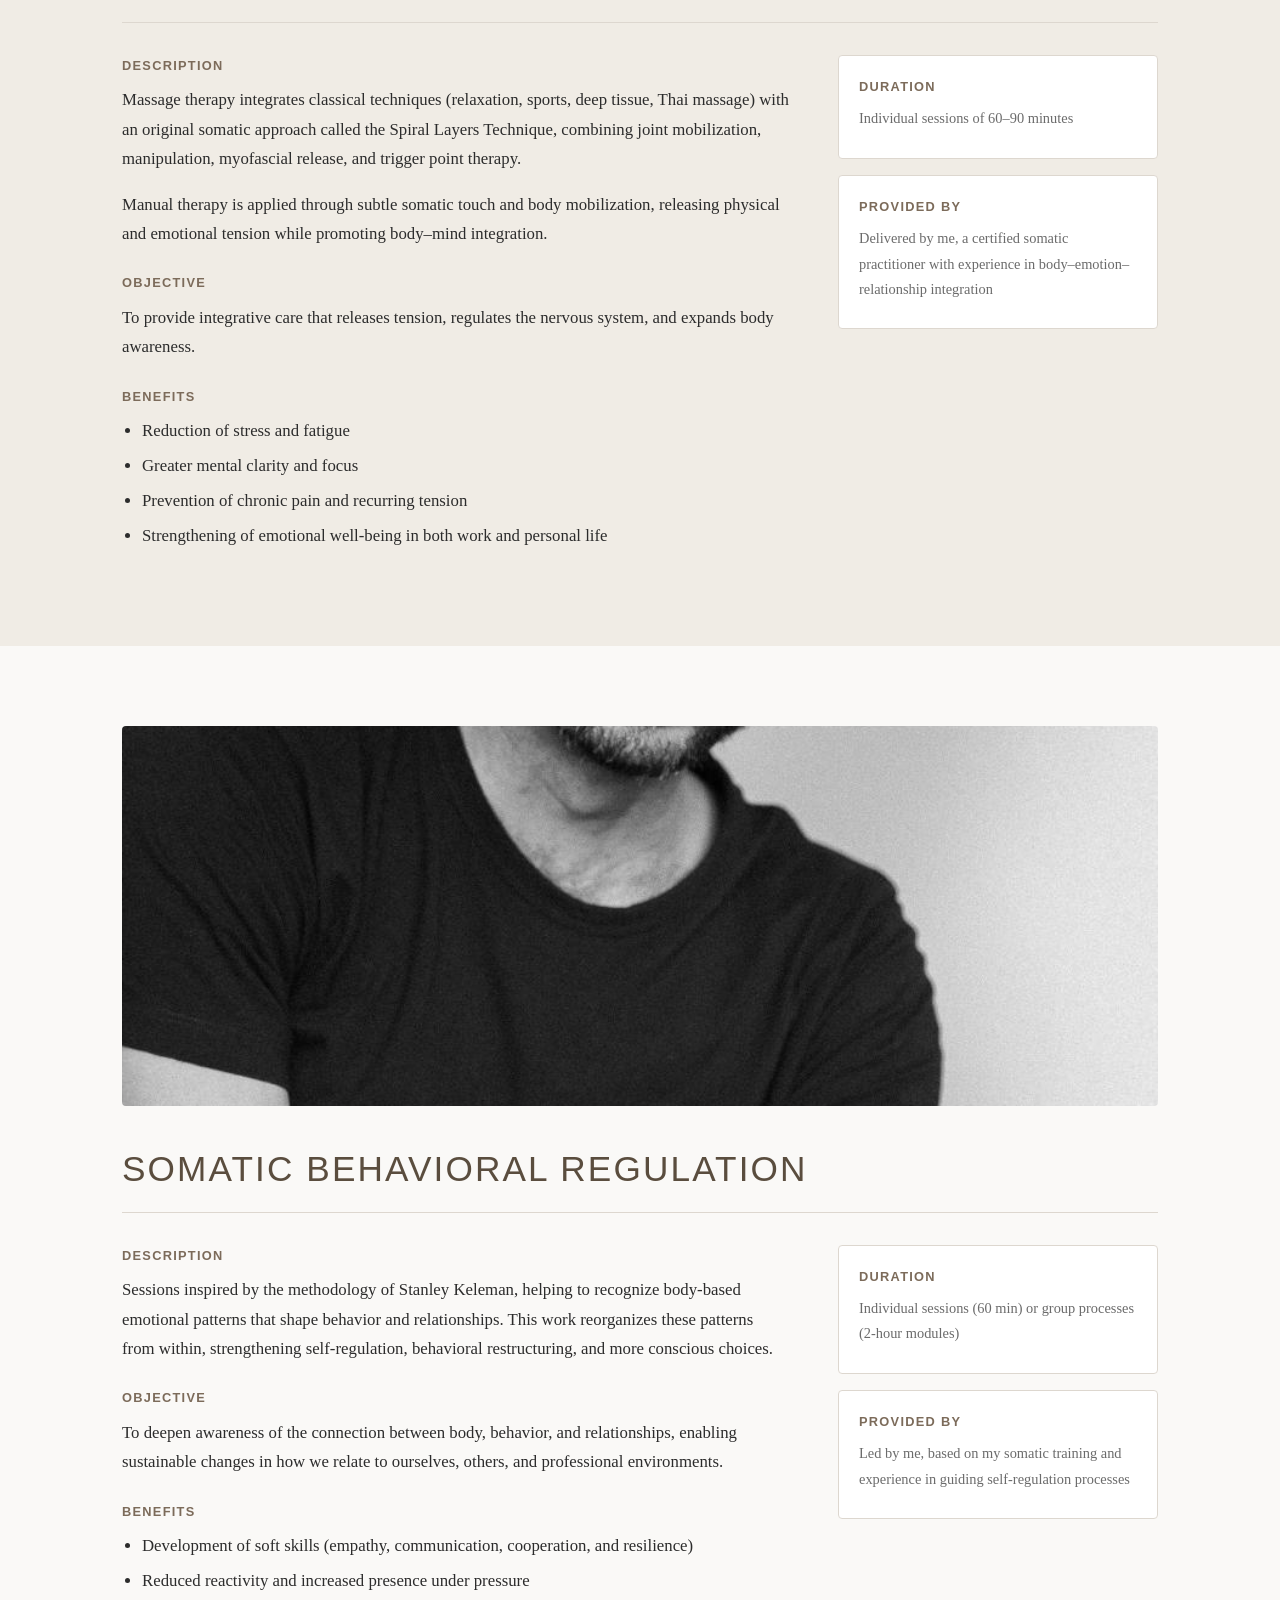
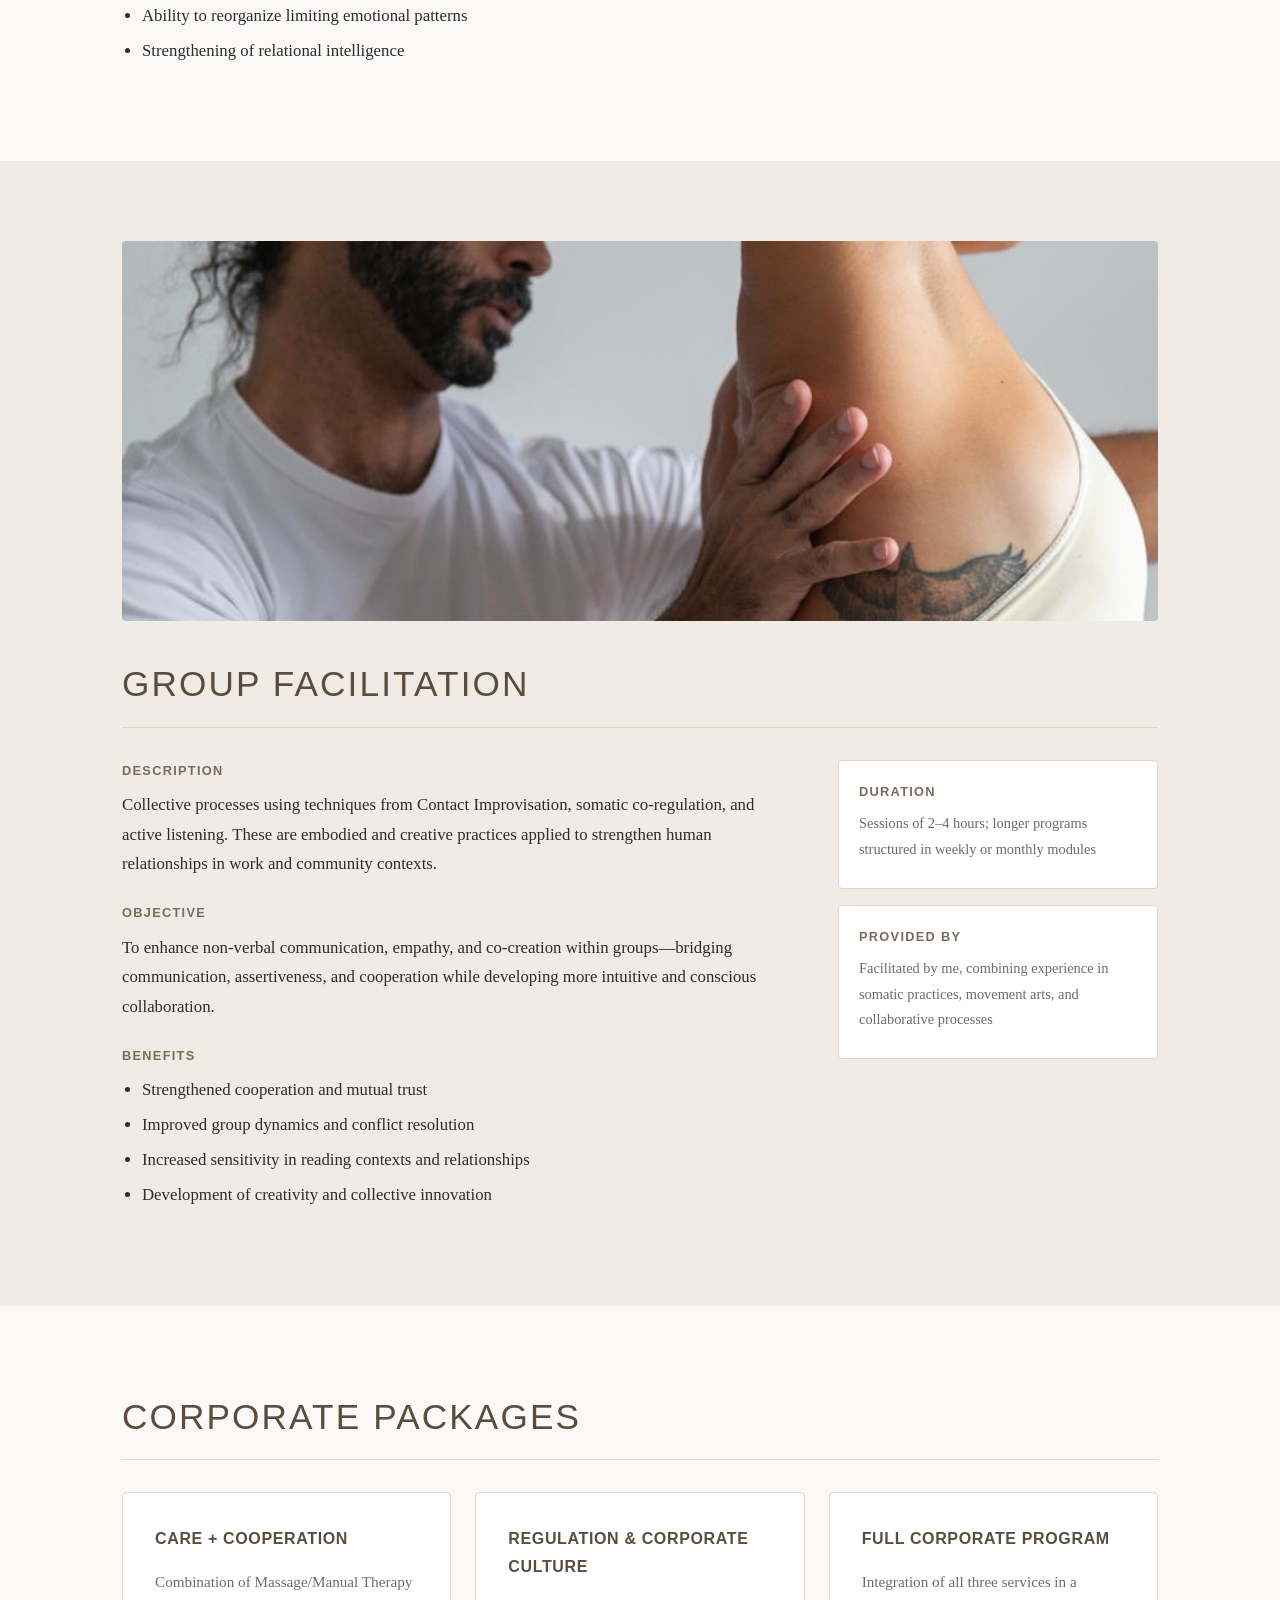
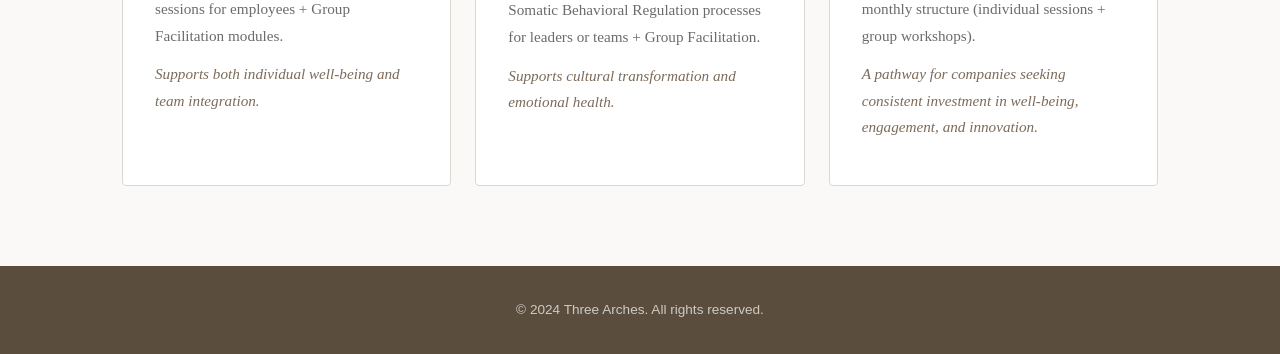
==== commit 178b36b9: "Use PNG logo and add portrait plus service photos https://claude.ai/code/session_01LWquQdXWBSq39T3ca" ====
--- a/index.html
+++ b/index.html
@@ -11,7 +11,7 @@
   <header>
     <nav>
       <a href="#home" class="logo">
-        <img src="images/Three-Arches-Logo-A-Vinho.jpg" alt="Three Arches" />
+        <img src="images/Three-Arches-Logo-A-Vinho.png" alt="Three Arches" />
       </a>
       <ul>
         <li><a href="#home">Home</a></li>
@@ -26,7 +26,7 @@
   <!-- HOME -->
   <section id="home" class="hero">
     <div class="container">
-      <img src="images/Three-Arches-Logo-A-Vinho.jpg" alt="Three Arches" class="hero-logo" />
+      <img src="images/Three-Arches-Logo-A-Vinho.png" alt="Three Arches" class="hero-logo" />
       <p class="tagline">Body · Care · Relationships</p>
       <p class="intro">
         Three Arches is a company built on three interconnected pillars—body, care, and relationships.
@@ -39,7 +39,11 @@
 
   <!-- ABOUT ME -->
   <section id="about" class="section">
-    <div class="container">
+    <div class="container about-grid">
+      <div class="about-photo">
+        <img src="images/alesandre5.jpeg" alt="Portrait" />
+      </div>
+      <div class="about-text">
       <h2>About Me</h2>
       <p>
         I am someone who believes that all transformation begins with encounter.
@@ -58,6 +62,7 @@
       <p>
         I believe in the power of living dialogue to transform cultures, ways of working, and ways of caring.
       </p>
+      </div>
     </div>
   </section>
 
@@ -127,6 +132,9 @@
   <!-- SERVICE DETAIL: MASSAGE -->
   <section id="massage" class="section section-alt">
     <div class="container">
+      <div class="service-photo">
+        <img src="images/alexandre1.jpeg" alt="Massage and Manual Therapy" />
+      </div>
       <h2>Massage &amp; Manual Therapy</h2>
       <div class="service-detail">
         <div>
@@ -172,6 +180,9 @@
   <!-- SERVICE DETAIL: REGULATION -->
   <section id="regulation" class="section">
     <div class="container">
+      <div class="service-photo">
+        <img src="images/alexandre2.jpeg" alt="Somatic Behavioral Regulation" />
+      </div>
       <h2>Somatic Behavioral Regulation</h2>
       <div class="service-detail">
         <div>
@@ -213,6 +224,9 @@
   <!-- SERVICE DETAIL: FACILITATION -->
   <section id="facilitation" class="section section-alt">
     <div class="container">
+      <div class="service-photo">
+        <img src="images/alexandre3.jpeg" alt="Group Facilitation" />
+      </div>
       <h2>Group Facilitation</h2>
       <div class="service-detail">
         <div>
--- a/style.css
+++ b/style.css
@@ -162,6 +162,42 @@
   color: var(--color-text);
 }
 
+/* ABOUT */
+.about-grid {
+  display: grid;
+  grid-template-columns: 320px 1fr;
+  gap: 3rem;
+  align-items: start;
+}
+
+.about-photo img {
+  width: 100%;
+  height: auto;
+  border-radius: 4px;
+  display: block;
+  box-shadow: 0 8px 24px rgba(0,0,0,0.08);
+}
+
+.about-text h2 {
+  margin-top: 0;
+}
+
+/* SERVICE PHOTO */
+.service-photo {
+  margin-bottom: 2rem;
+  border-radius: 4px;
+  overflow: hidden;
+  max-height: 380px;
+}
+
+.service-photo img {
+  width: 100%;
+  height: 100%;
+  max-height: 380px;
+  object-fit: cover;
+  display: block;
+}
+
 /* CARDS */
 .cards {
   display: grid;
@@ -293,6 +329,16 @@
     grid-template-columns: 1fr;
   }
 
+  .about-grid {
+    grid-template-columns: 1fr;
+    gap: 2rem;
+  }
+
+  .about-photo {
+    max-width: 280px;
+    margin: 0 auto;
+  }
+
   .service-meta {
     position: static;
   }
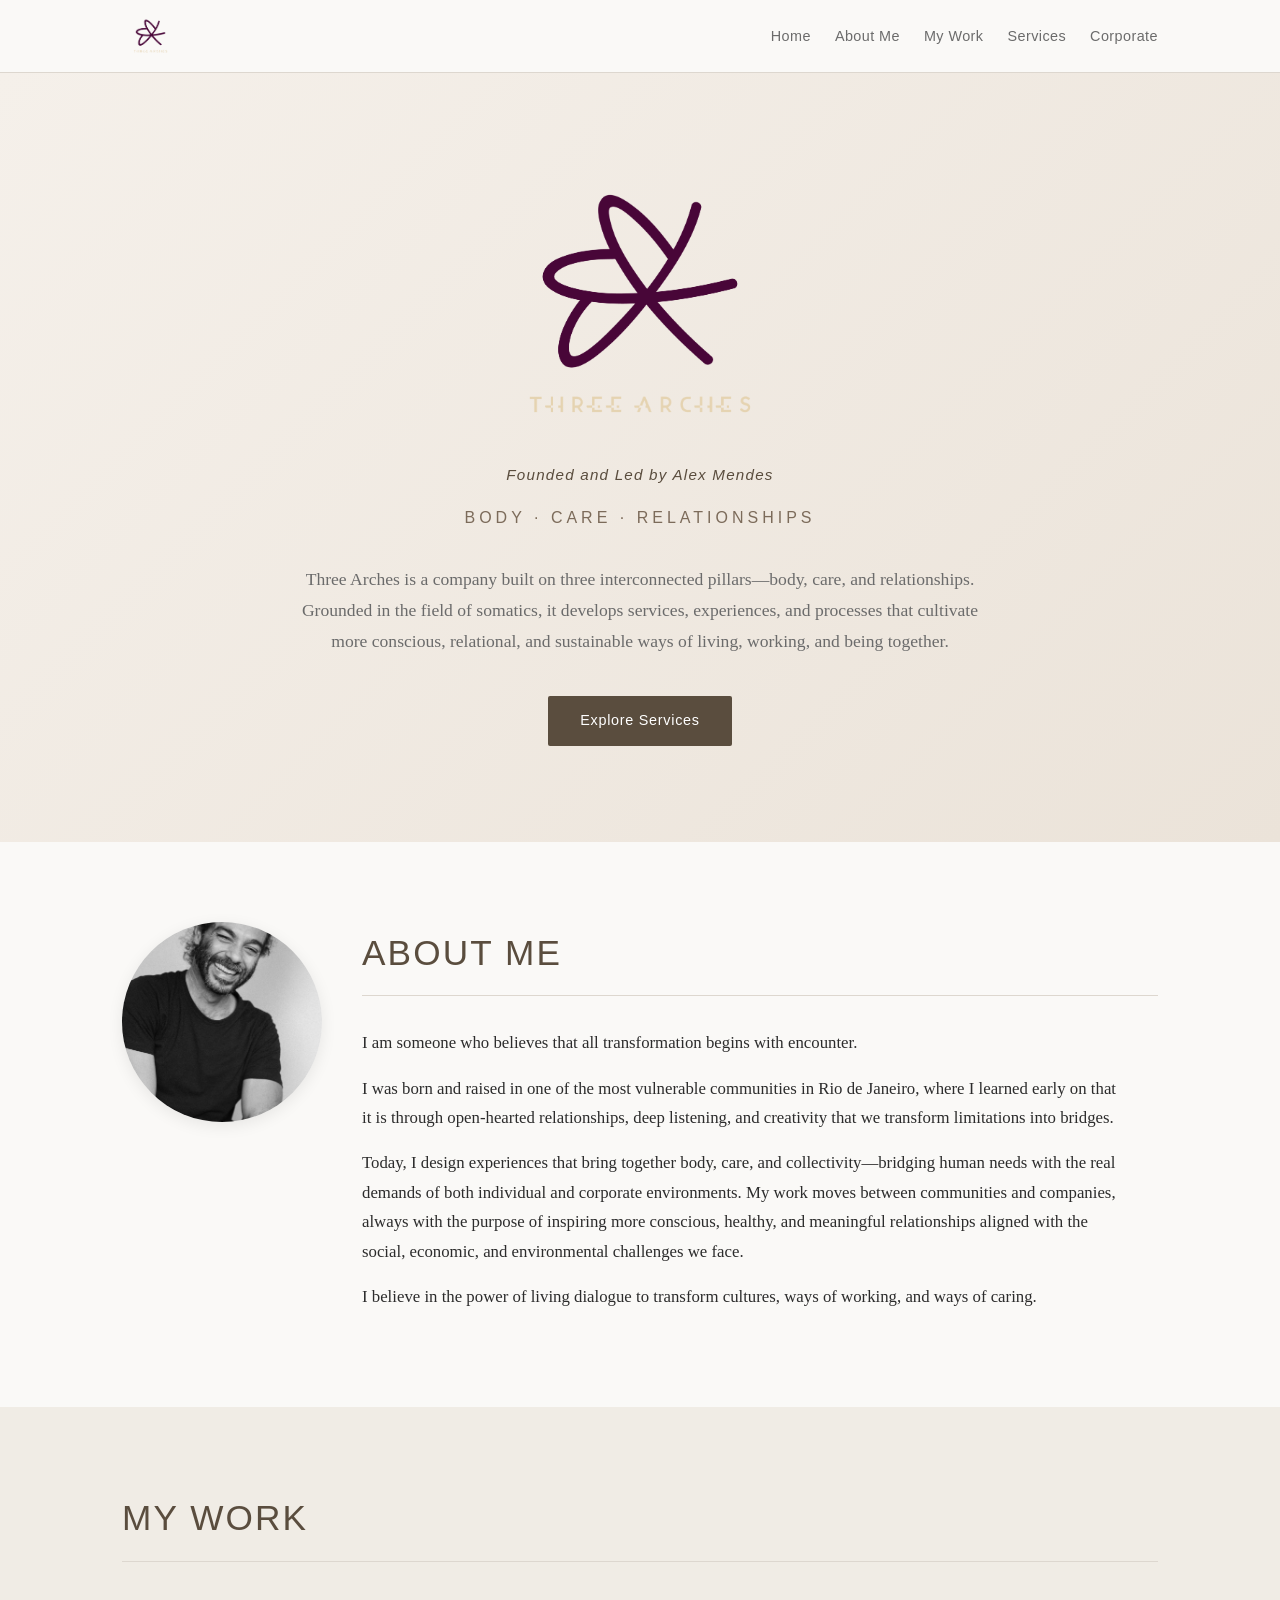
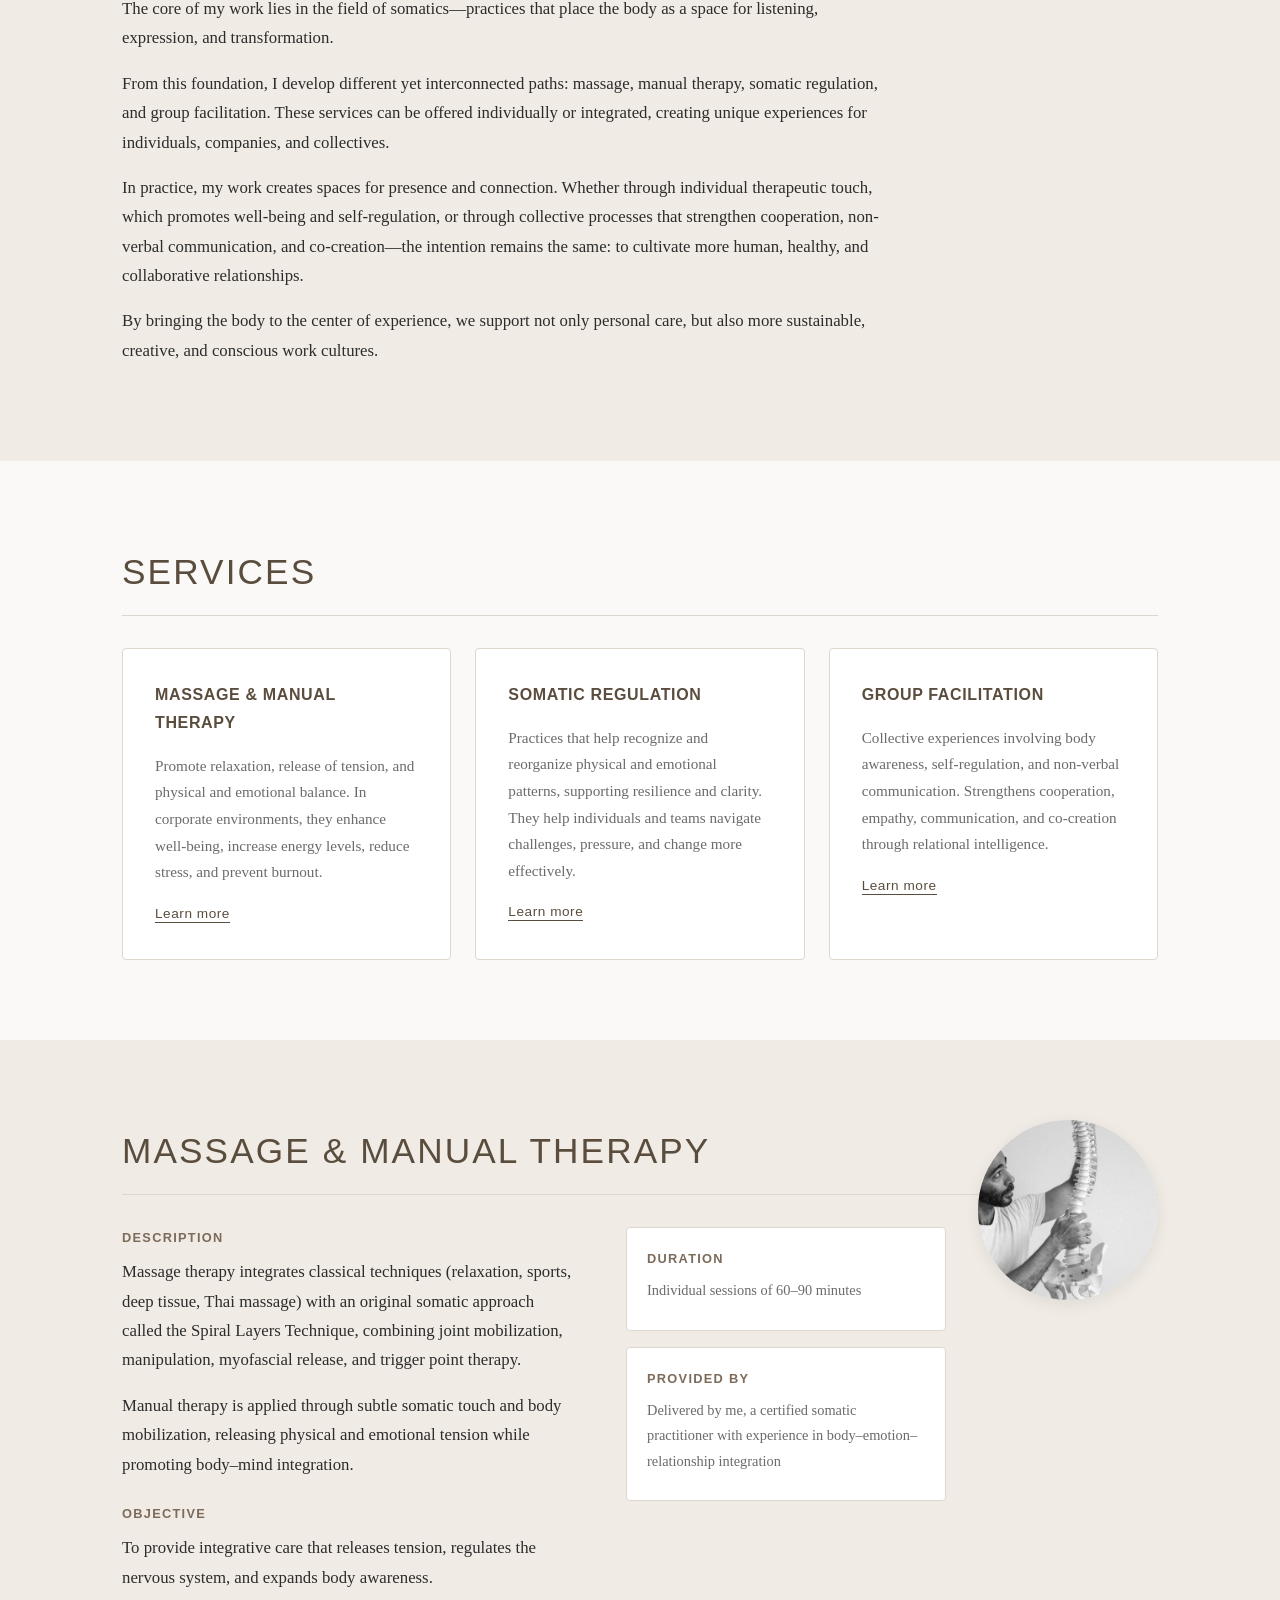
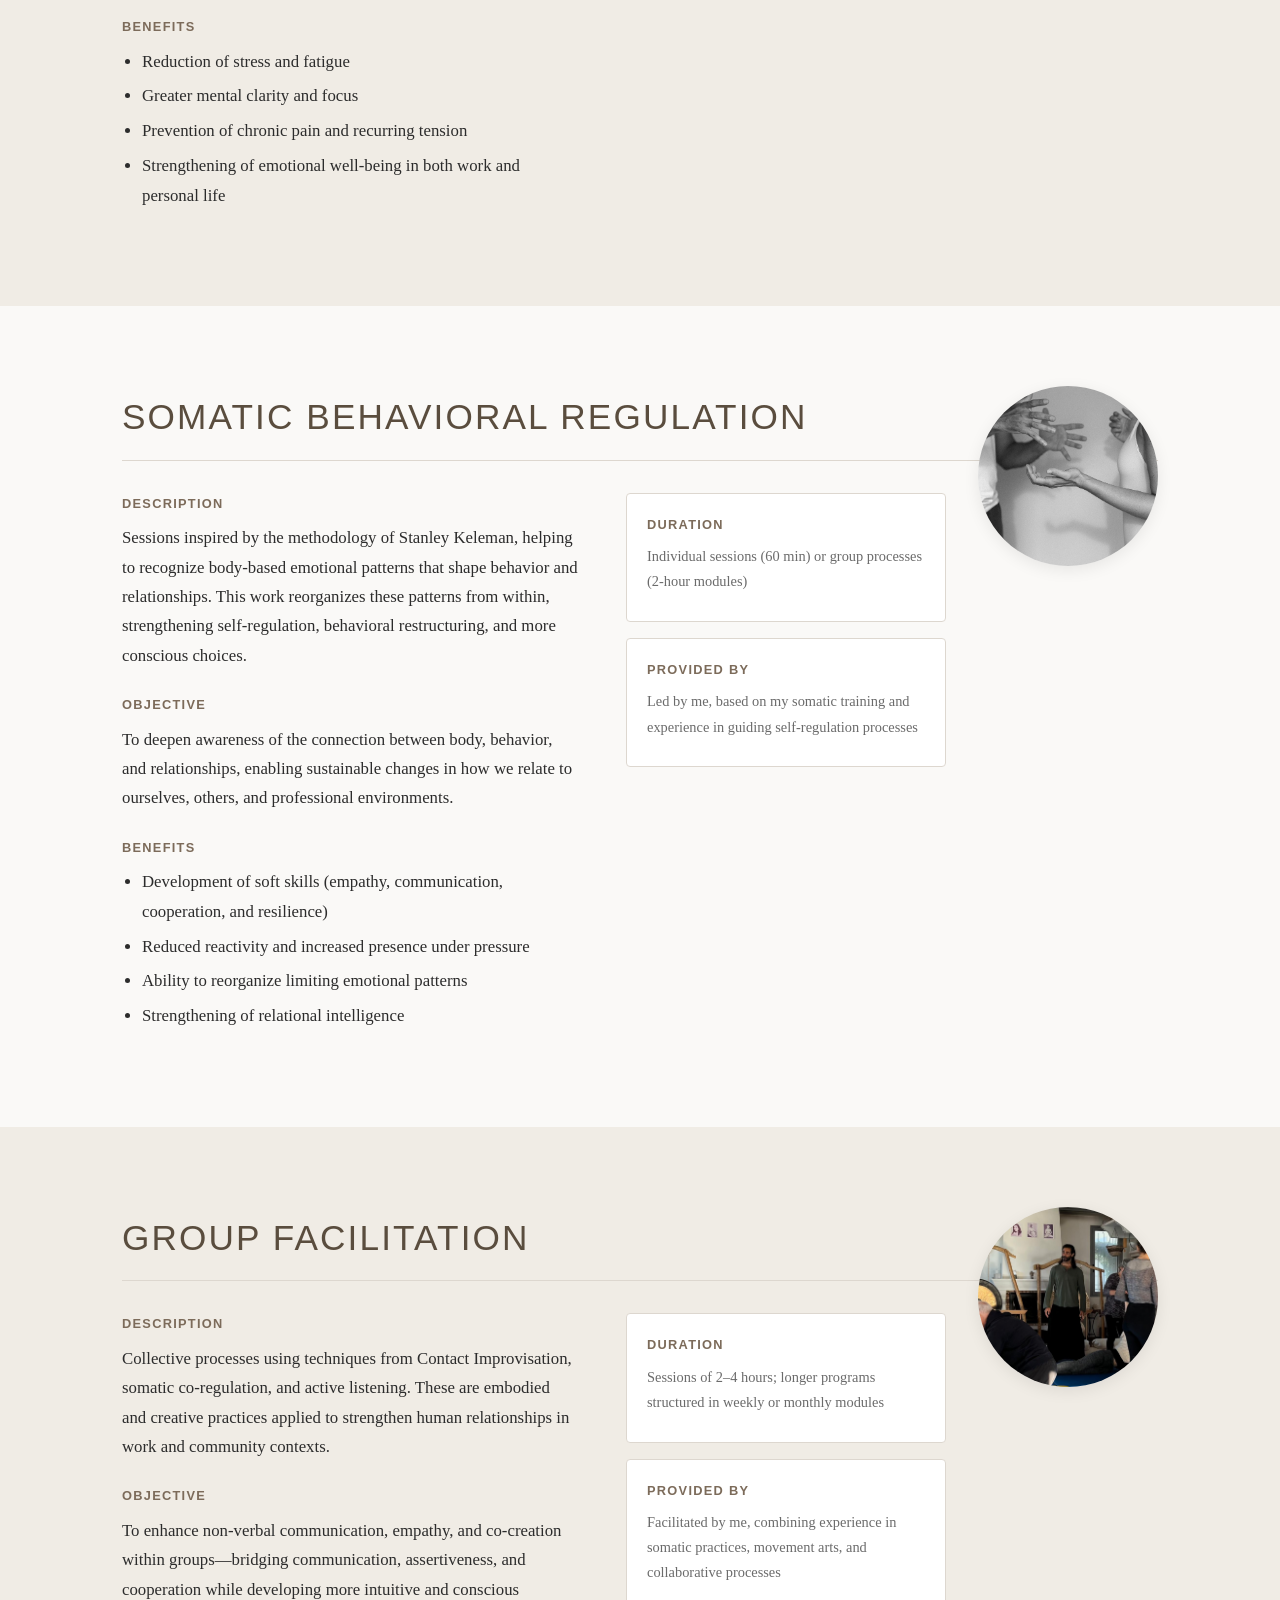
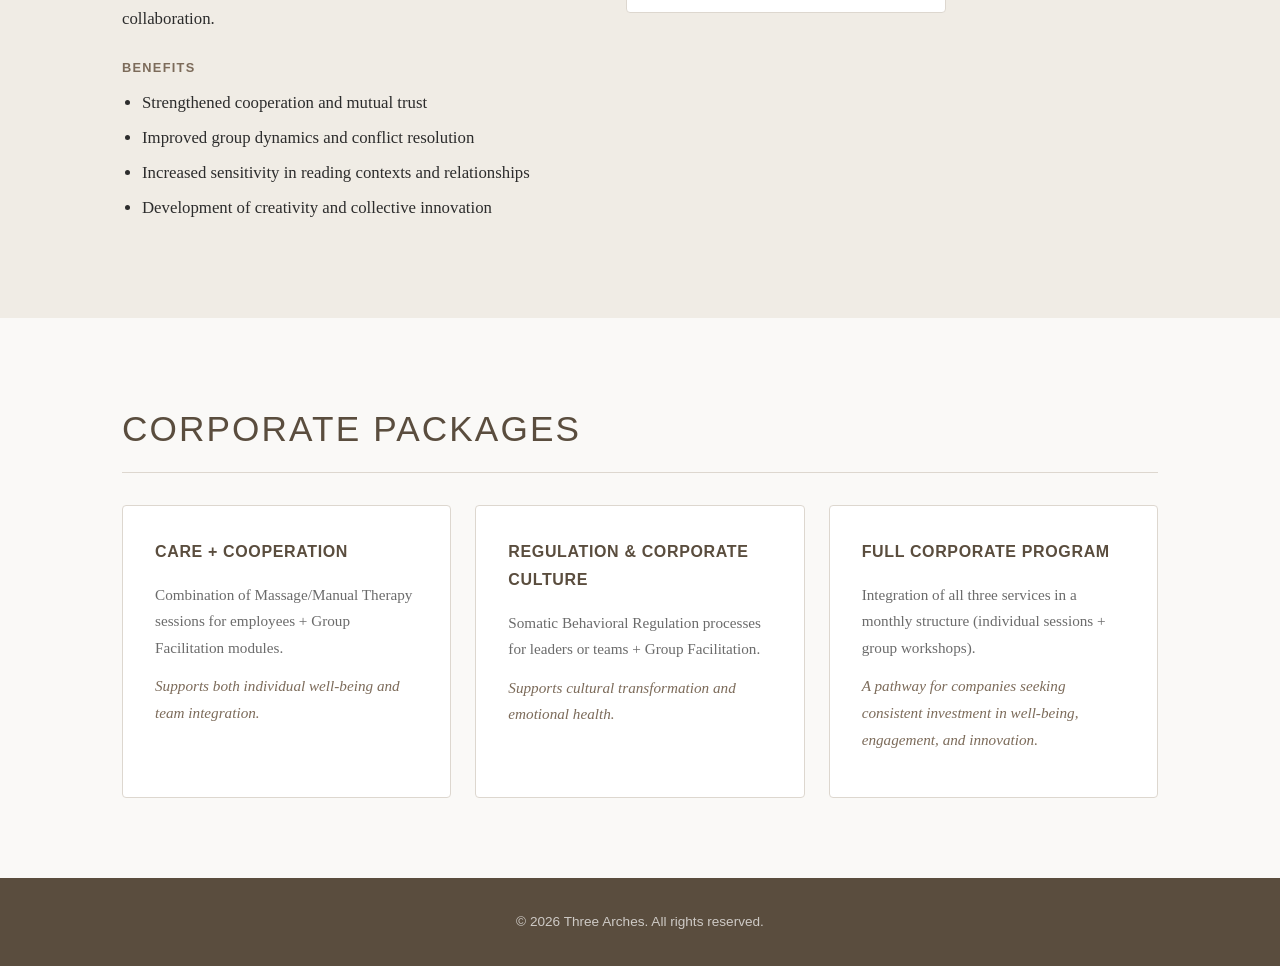
==== commit 03c86f49: "Update home, photos, and footer content - Update footer copyright year to 2026 - Swap About Me and S" ====
--- a/index.html
+++ b/index.html
@@ -27,6 +27,7 @@
   <section id="home" class="hero">
     <div class="container">
       <img src="images/Three-Arches-Logo-A-Vinho.png" alt="Three Arches" class="hero-logo" />
+      <p class="founder">Founded and Led by Alex Mendes</p>
       <p class="tagline">Body · Care · Relationships</p>
       <p class="intro">
         Three Arches is a company built on three interconnected pillars—body, care, and relationships.
@@ -41,7 +42,7 @@
   <section id="about" class="section">
     <div class="container about-grid">
       <div class="about-photo">
-        <img src="images/alesandre5.jpeg" alt="Portrait" />
+        <img src="images/alexandre2.jpeg" alt="Portrait" />
       </div>
       <div class="about-text">
       <h2>About Me</h2>
@@ -181,7 +182,7 @@
   <section id="regulation" class="section">
     <div class="container">
       <div class="service-photo">
-        <img src="images/alexandre2.jpeg" alt="Somatic Behavioral Regulation" />
+        <img src="images/alesandre5.jpeg" alt="Somatic Behavioral Regulation" />
       </div>
       <h2>Somatic Behavioral Regulation</h2>
       <div class="service-detail">
@@ -225,7 +226,7 @@
   <section id="facilitation" class="section section-alt">
     <div class="container">
       <div class="service-photo">
-        <img src="images/alexandre3.jpeg" alt="Group Facilitation" />
+        <img src="images/alexandre5.jpg" alt="Group Facilitation" />
       </div>
       <h2>Group Facilitation</h2>
       <div class="service-detail">
@@ -302,7 +303,7 @@
 
   <footer>
     <div class="container">
-      <p>&copy; 2024 Three Arches. All rights reserved.</p>
+      <p>&copy; 2026 Three Arches. All rights reserved.</p>
     </div>
   </footer>
 
--- a/style.css
+++ b/style.css
@@ -102,6 +102,15 @@
   margin: 0 auto 1.5rem;
 }
 
+.founder {
+  font-family: var(--font-sans);
+  font-size: 0.95rem;
+  letter-spacing: 0.08em;
+  color: var(--color-accent-dark);
+  margin-bottom: 1rem;
+  font-style: italic;
+}
+
 .tagline {
   font-family: var(--font-sans);
   font-size: 1rem;
@@ -165,17 +174,19 @@
 /* ABOUT */
 .about-grid {
   display: grid;
-  grid-template-columns: 320px 1fr;
-  gap: 3rem;
+  grid-template-columns: 200px 1fr;
+  gap: 2.5rem;
   align-items: start;
 }
 
 .about-photo img {
   width: 100%;
   height: auto;
-  border-radius: 4px;
+  border-radius: 50%;
+  aspect-ratio: 1 / 1;
+  object-fit: cover;
   display: block;
-  box-shadow: 0 8px 24px rgba(0,0,0,0.08);
+  box-shadow: 0 4px 16px rgba(0,0,0,0.08);
 }
 
 .about-text h2 {
@@ -184,16 +195,18 @@
 
 /* SERVICE PHOTO */
 .service-photo {
-  margin-bottom: 2rem;
-  border-radius: 4px;
+  width: 180px;
+  height: 180px;
+  float: right;
+  margin: 0 0 1.5rem 2rem;
+  border-radius: 50%;
   overflow: hidden;
-  max-height: 380px;
+  box-shadow: 0 4px 16px rgba(0,0,0,0.08);
 }
 
 .service-photo img {
   width: 100%;
   height: 100%;
-  max-height: 380px;
   object-fit: cover;
   display: block;
 }
@@ -331,12 +344,19 @@
 
   .about-grid {
     grid-template-columns: 1fr;
-    gap: 2rem;
+    gap: 1.5rem;
   }
 
   .about-photo {
-    max-width: 280px;
+    max-width: 160px;
     margin: 0 auto;
+  }
+
+  .service-photo {
+    float: none;
+    margin: 0 auto 1.5rem;
+    width: 140px;
+    height: 140px;
   }
 
   .service-meta {
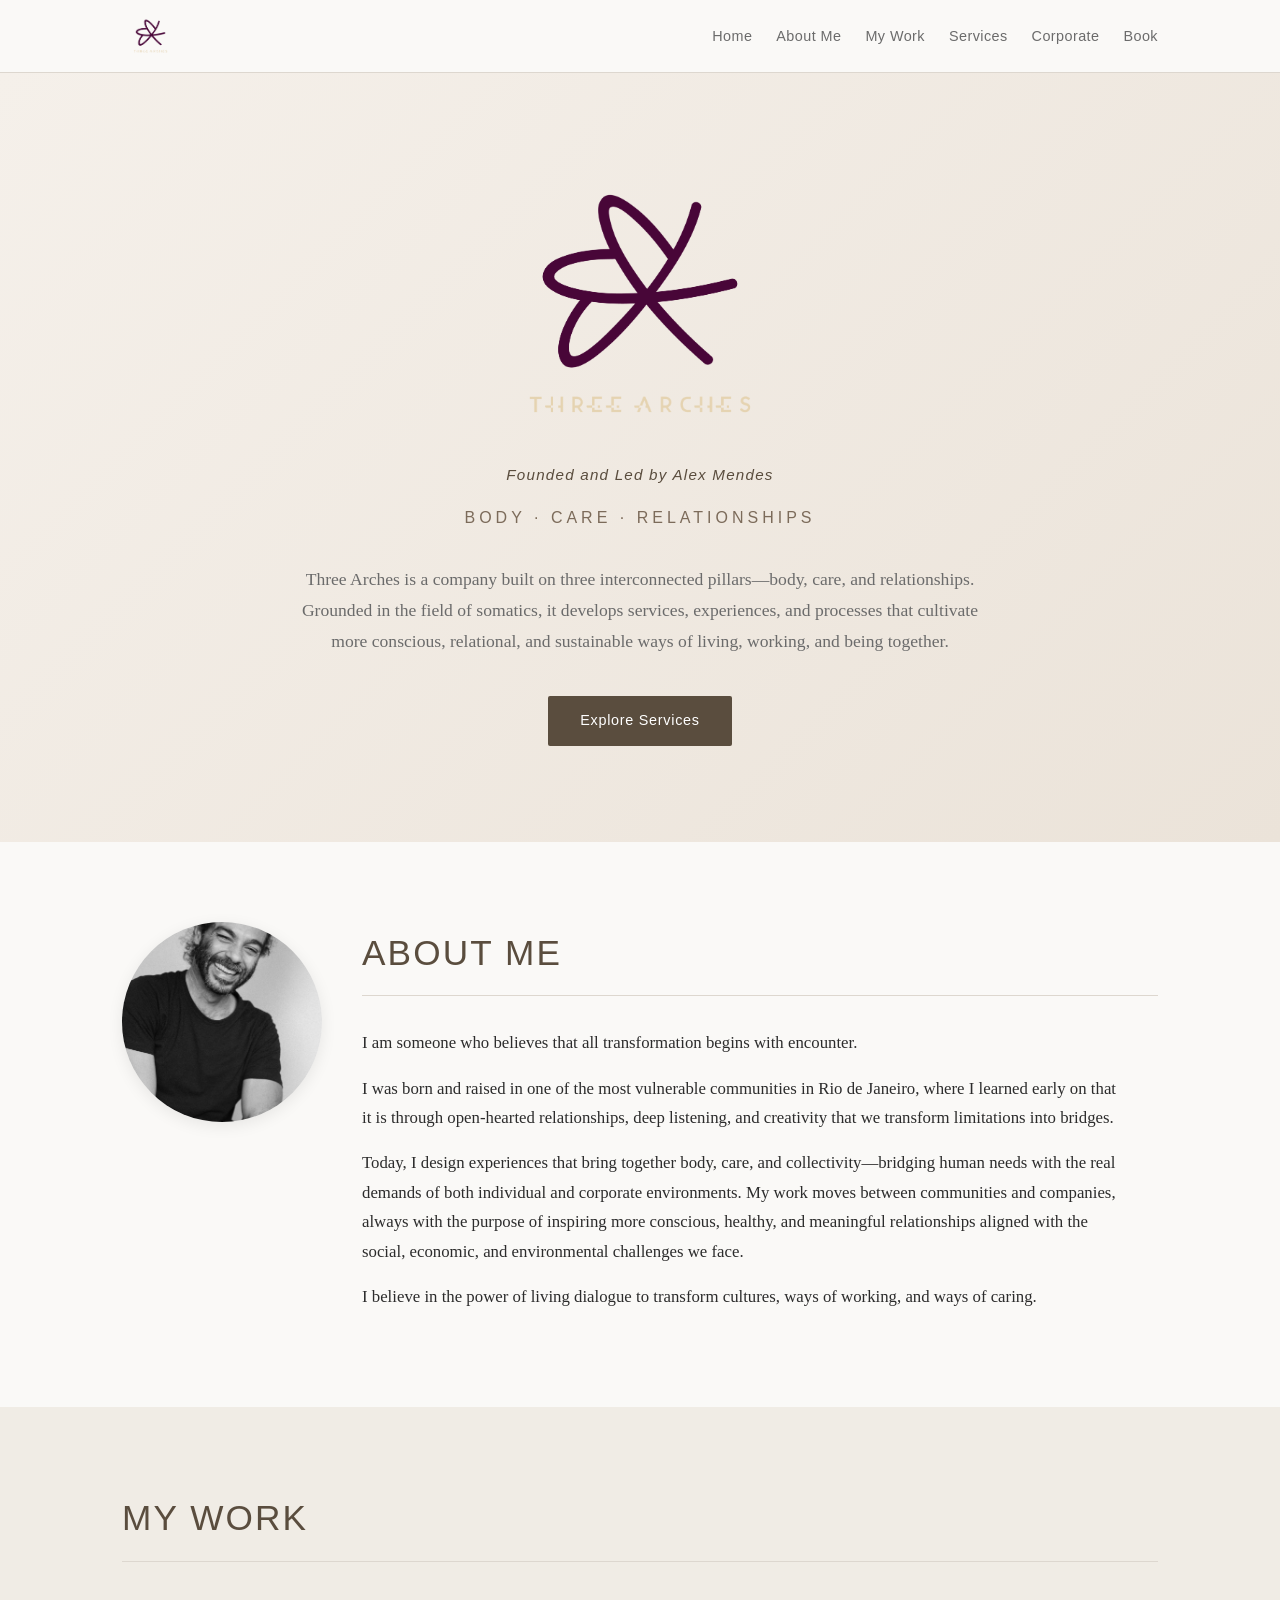
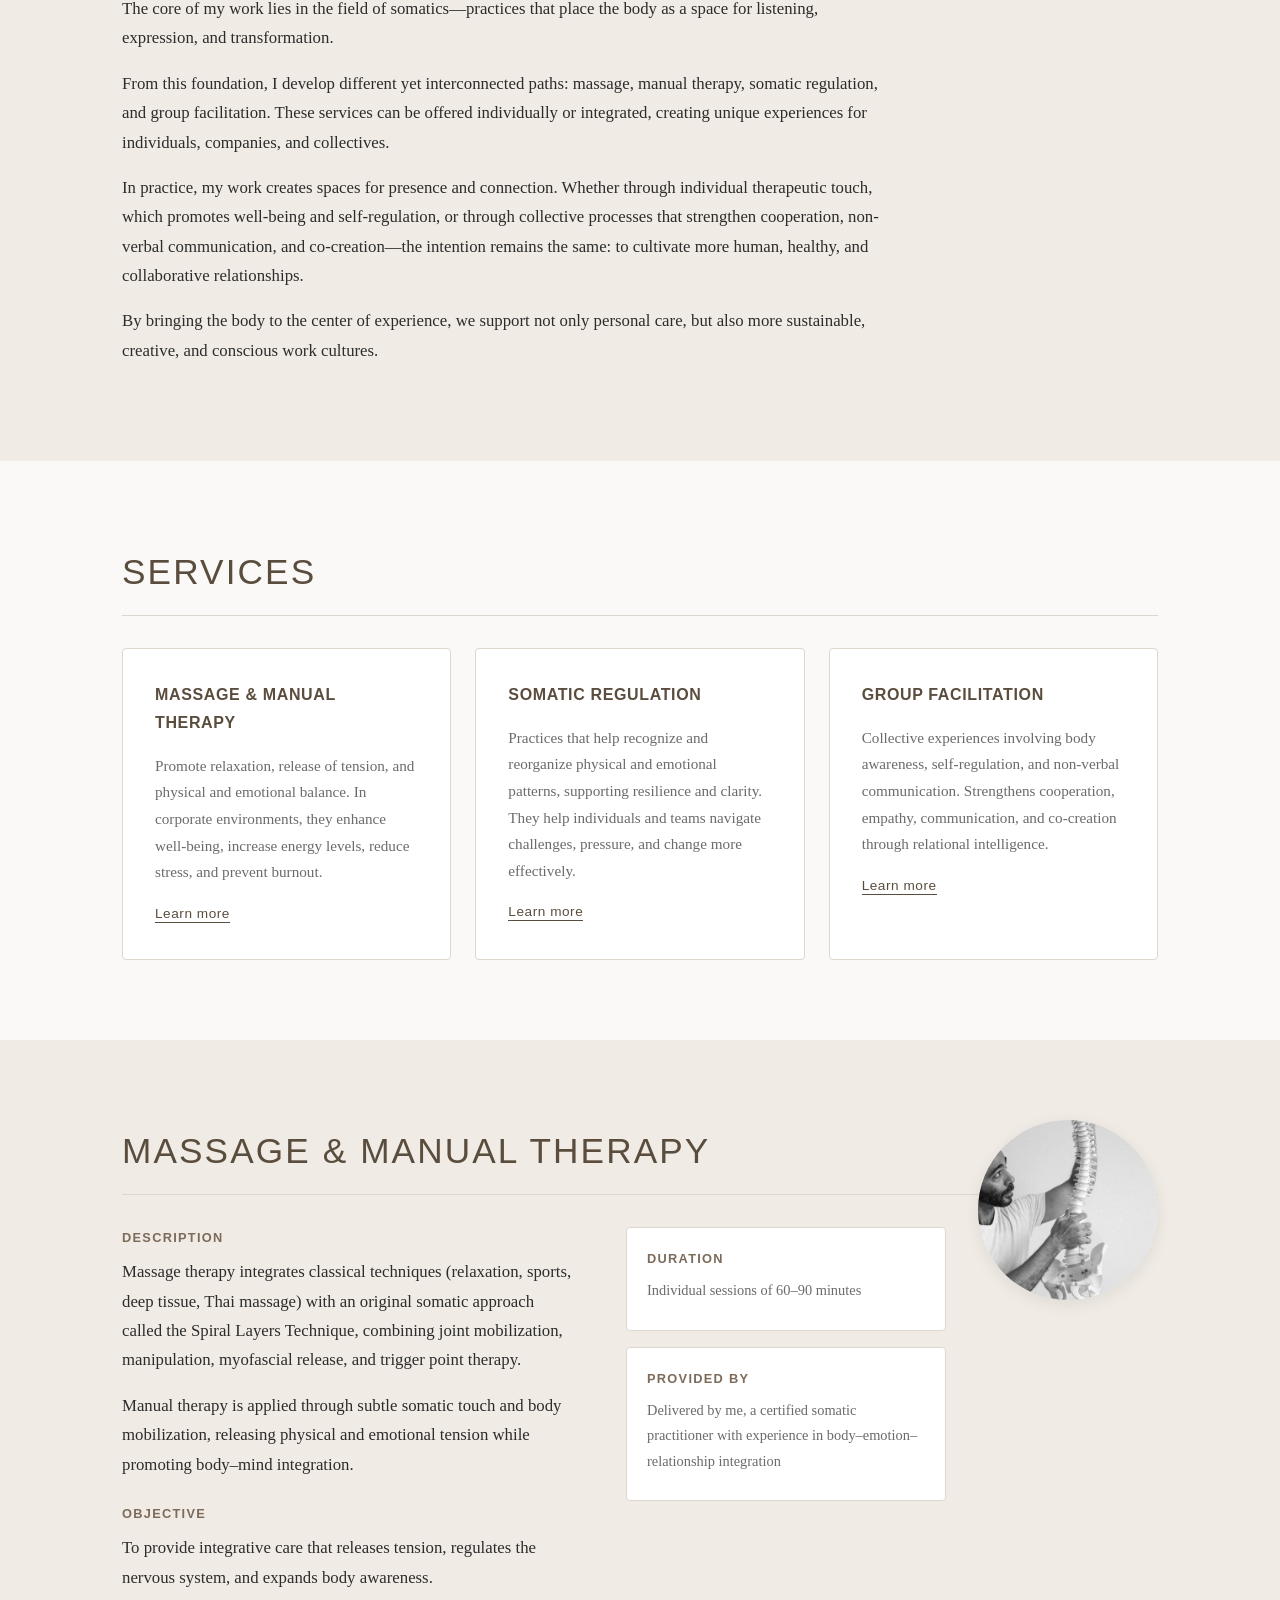
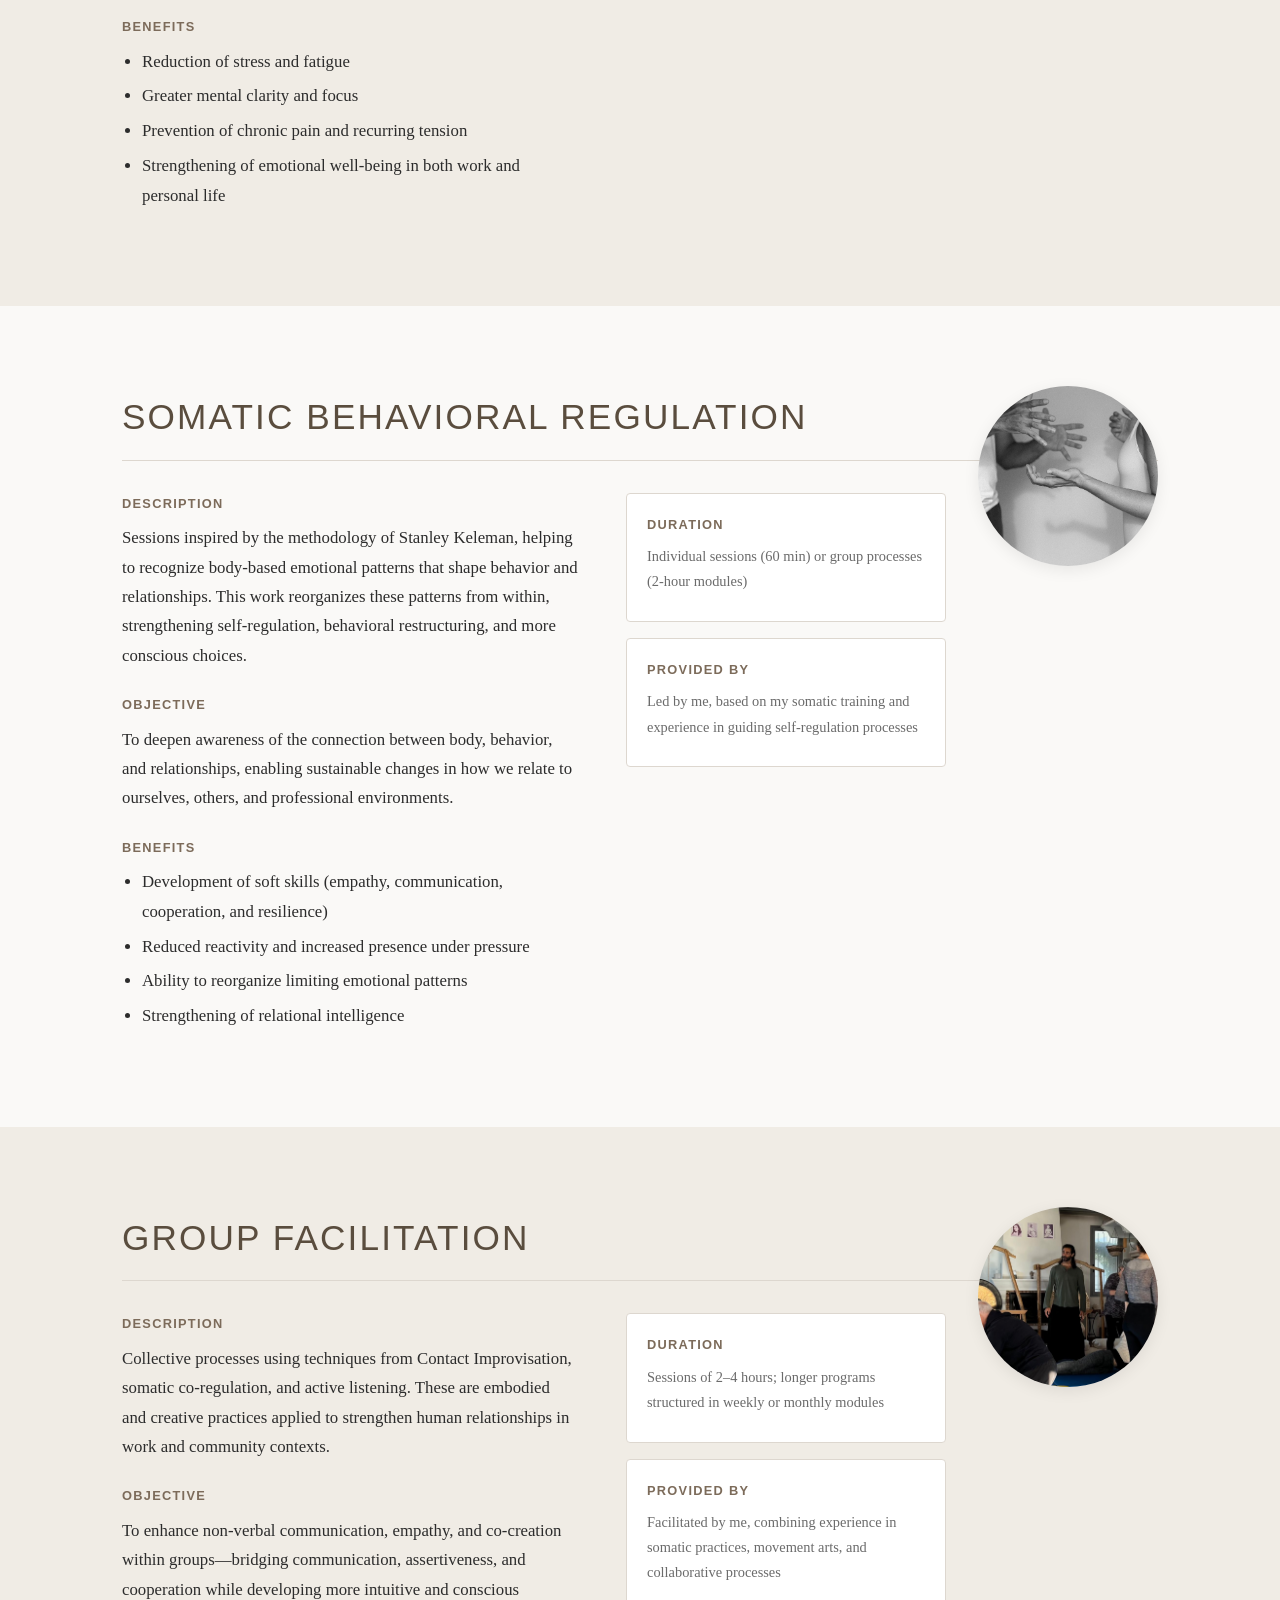
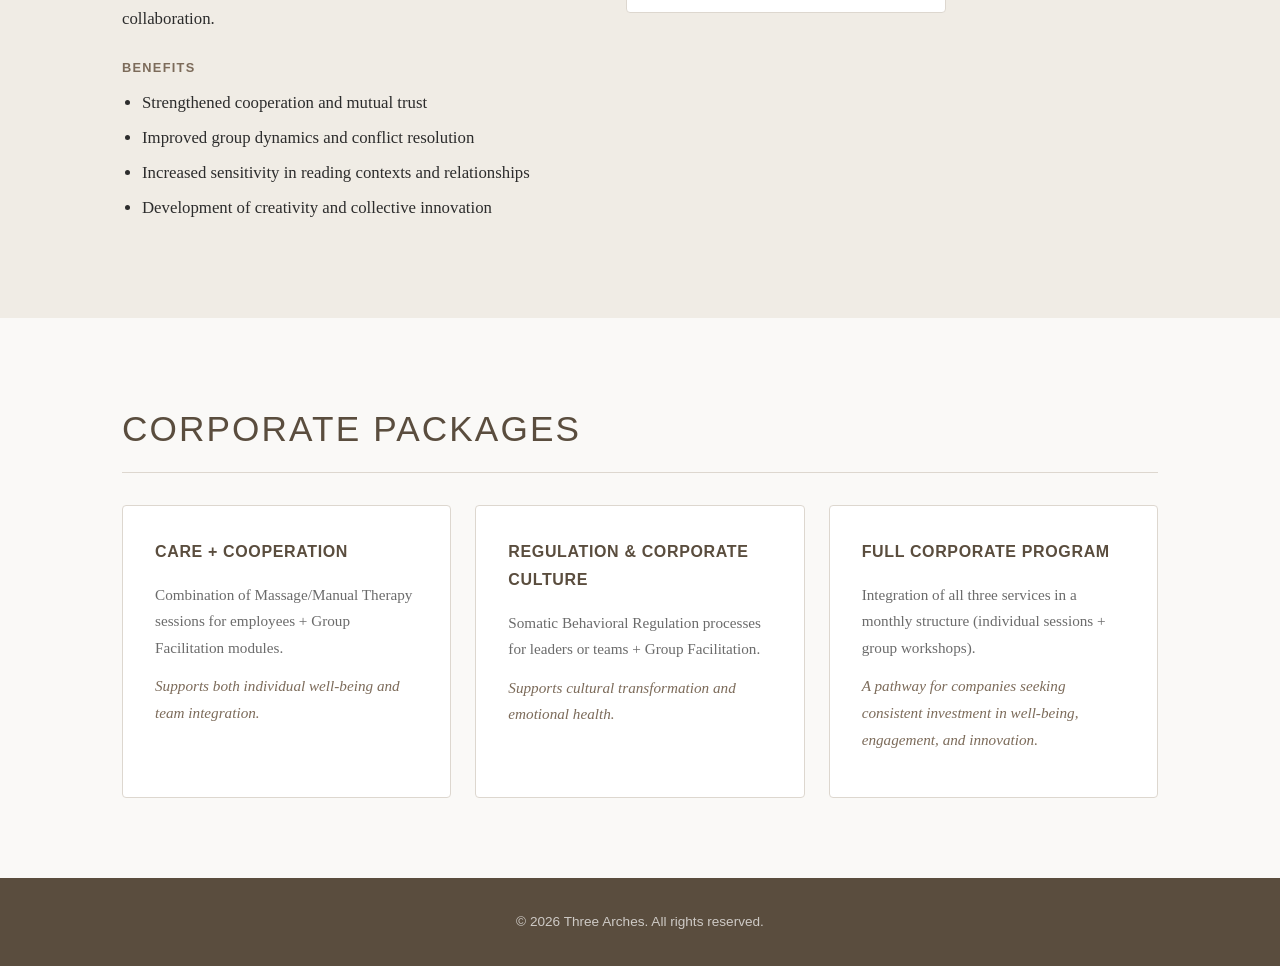
==== commit 07ba47bb: "Add booking page with reservation iframe - Add booking.html with Timma reservation iframe and iframe" ====
--- a/index.html
+++ b/index.html
@@ -19,6 +19,7 @@
         <li><a href="#work">My Work</a></li>
         <li><a href="#services">Services</a></li>
         <li><a href="#corporate">Corporate</a></li>
+        <li><a href="booking.html">Book</a></li>
       </ul>
     </nav>
   </header>
--- a/style.css
+++ b/style.css
@@ -322,6 +322,22 @@
   color: var(--color-text);
 }
 
+/* BOOKING */
+.booking-frame {
+  margin-top: 1.5rem;
+  border: 1px solid var(--color-border);
+  border-radius: 4px;
+  overflow: hidden;
+  background: #fff;
+}
+
+.booking-frame iframe {
+  display: block;
+  width: 100%;
+  min-height: 900px;
+  border: 0;
+}
+
 /* FOOTER */
 footer {
   background: var(--color-accent-dark);
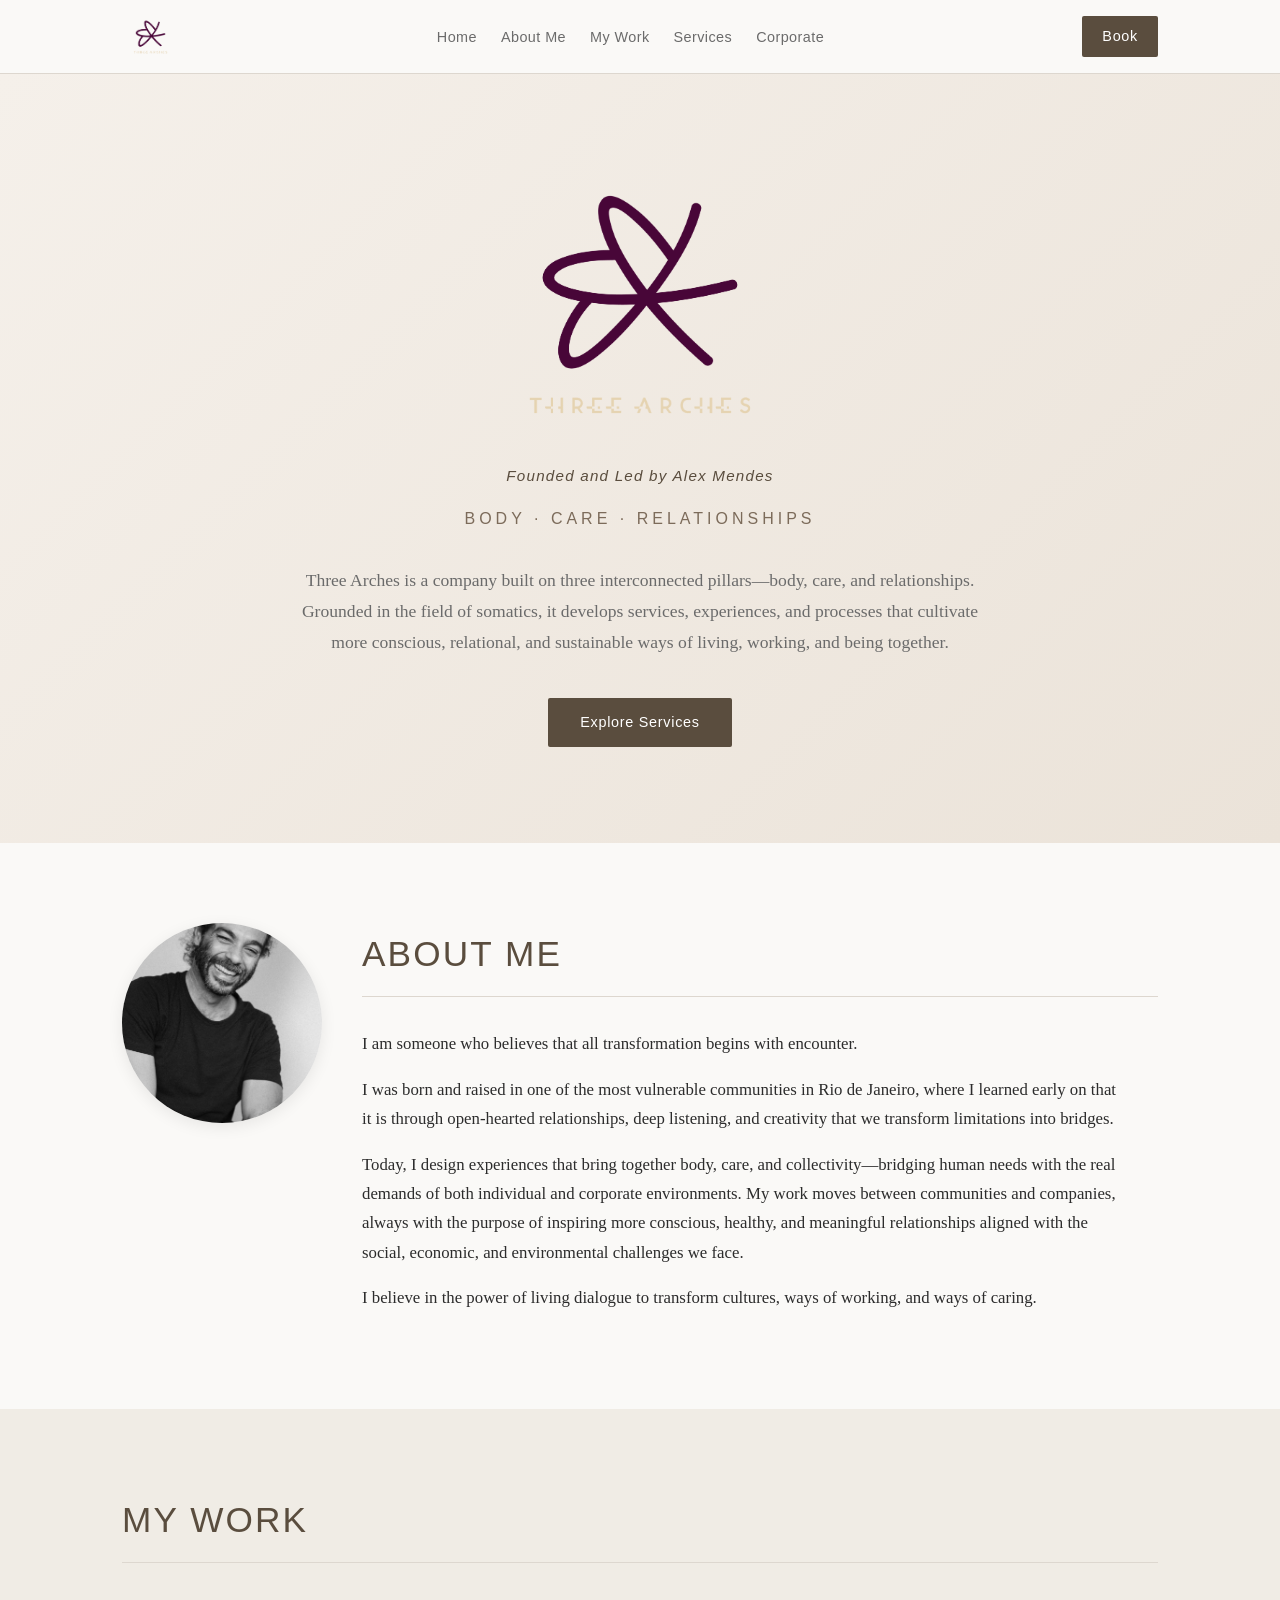
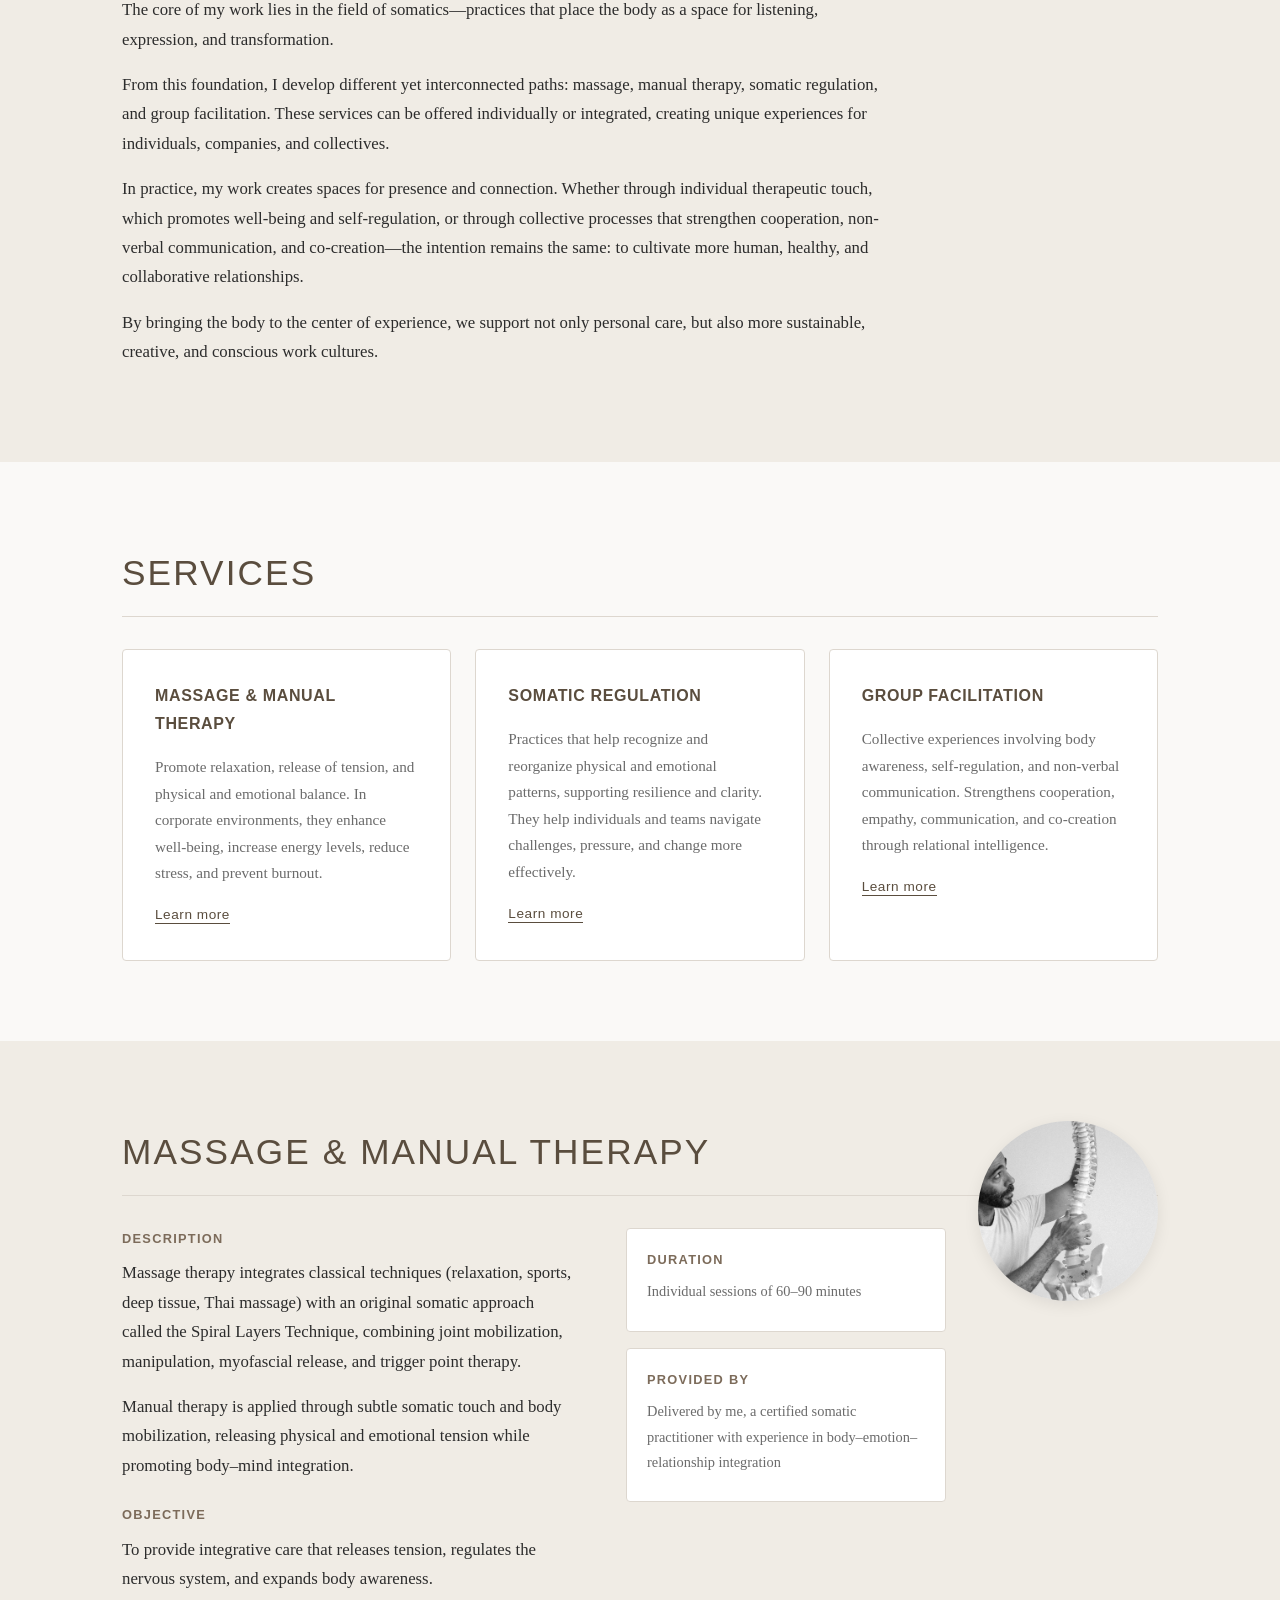
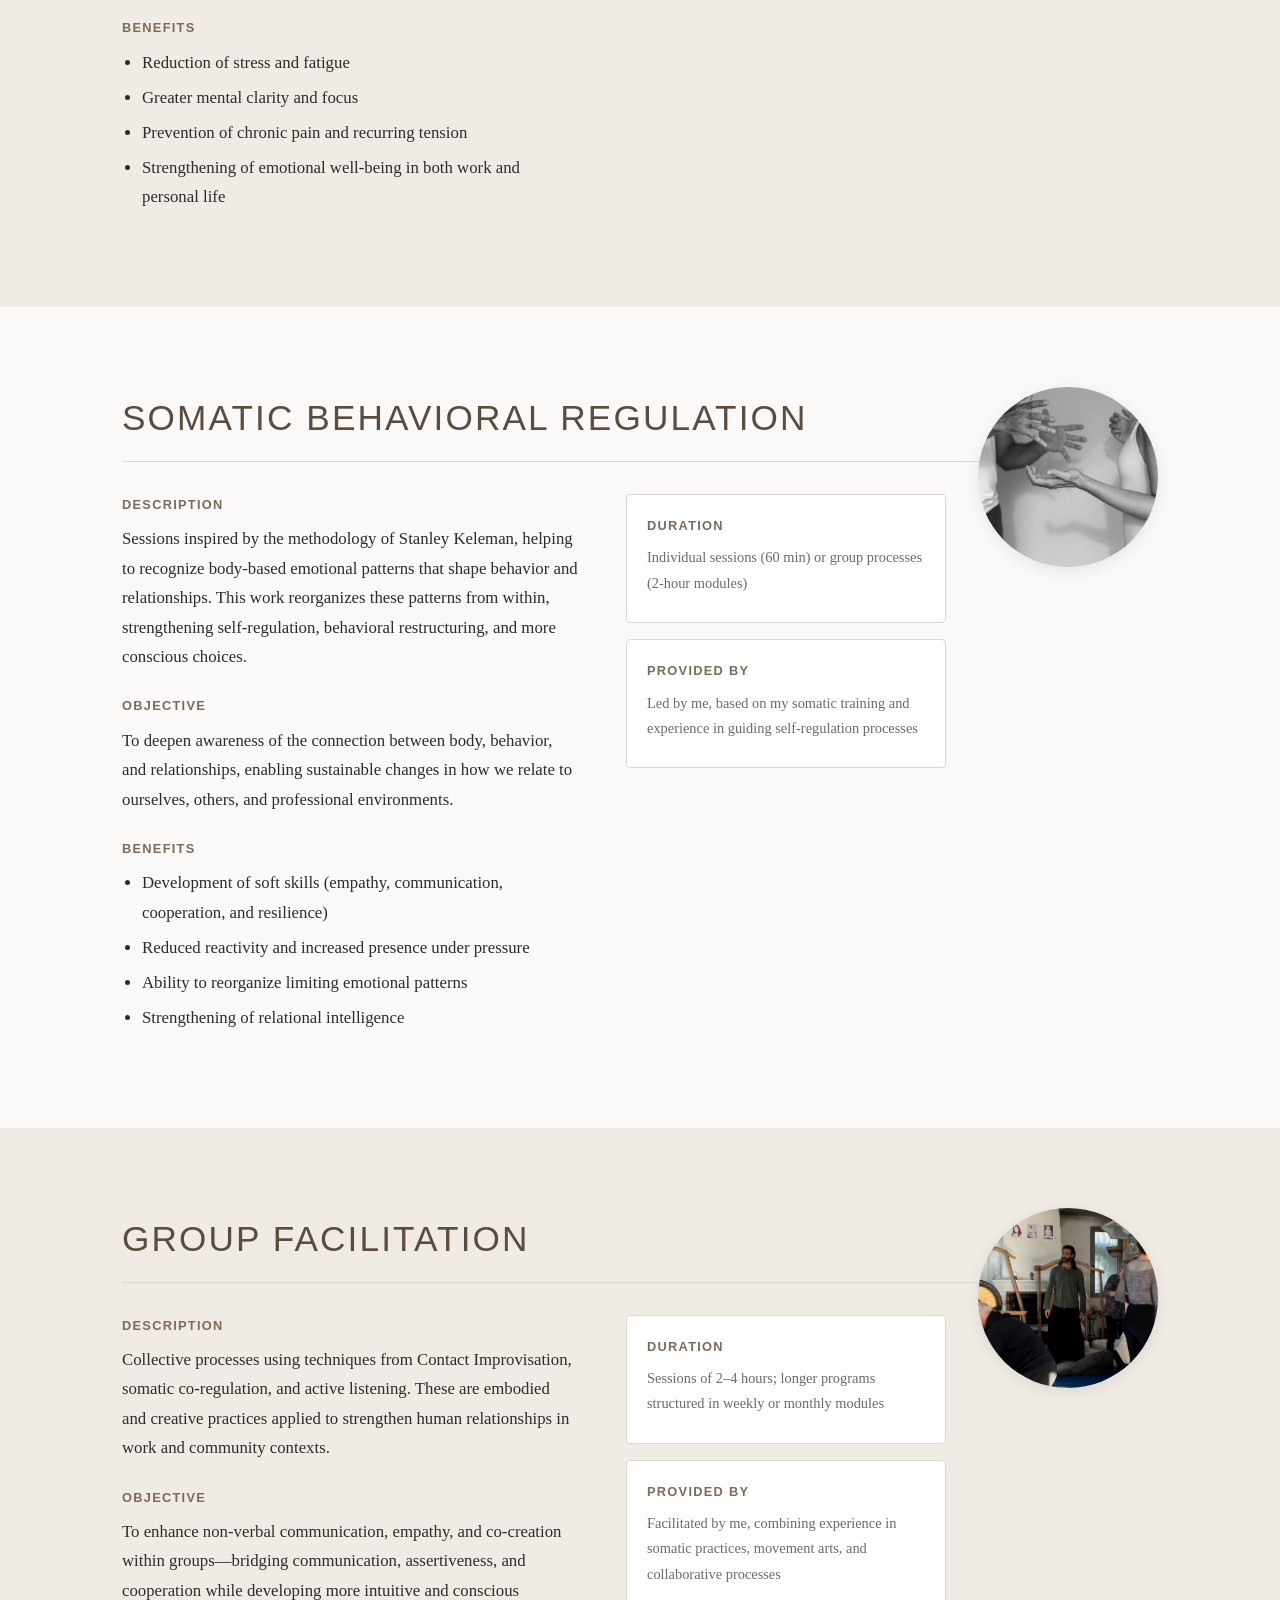
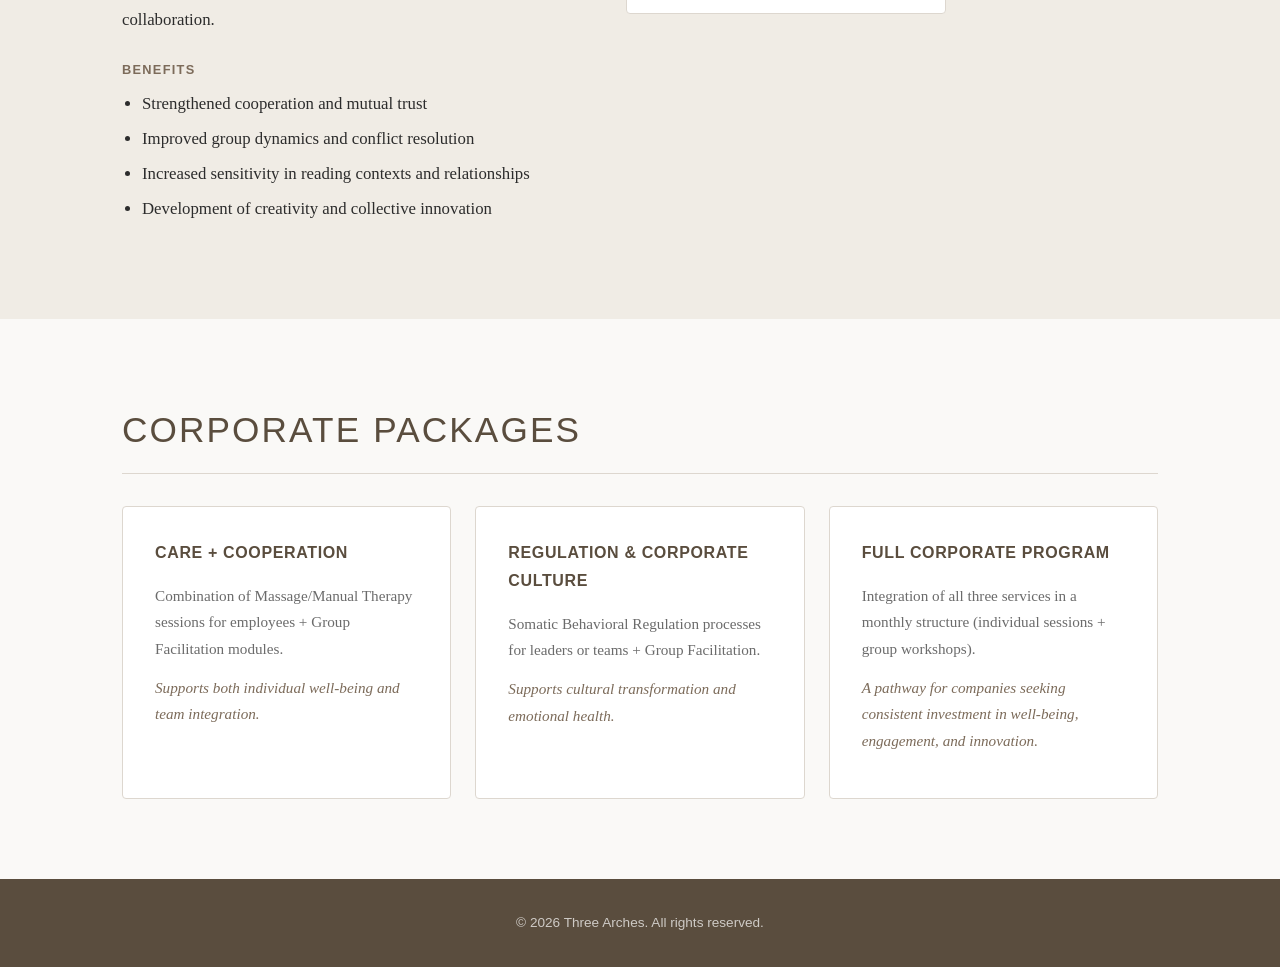
==== commit e74e9f5a: "Make Book button always visible in nav on mobile The Book CTA was inside the nav ul which is hidden " ====
--- a/index.html
+++ b/index.html
@@ -19,8 +19,8 @@
         <li><a href="#work">My Work</a></li>
         <li><a href="#services">Services</a></li>
         <li><a href="#corporate">Corporate</a></li>
-        <li><a href="booking.html">Book</a></li>
       </ul>
+      <a href="booking.html" class="nav-book">Book</a>
     </nav>
   </header>
 
--- a/style.css
+++ b/style.css
@@ -81,6 +81,25 @@
   color: var(--color-accent-dark);
 }
 
+.nav-book {
+  display: inline-block;
+  padding: 0.5rem 1.25rem;
+  background: var(--color-accent-dark);
+  color: #fff !important;
+  font-family: var(--font-sans);
+  font-size: 0.9rem;
+  letter-spacing: 0.05em;
+  text-decoration: none;
+  border-radius: 2px;
+  transition: background 0.2s;
+  white-space: nowrap;
+}
+
+.nav-book:hover {
+  background: var(--color-accent);
+  color: #fff !important;
+}
+
 /* CONTAINER */
 .container {
   max-width: var(--max-width);
@@ -338,6 +357,12 @@
   border: 0;
 }
 
+@media (max-width: 768px) {
+  .booking-frame iframe {
+    min-height: 1200px;
+  }
+}
+
 /* FOOTER */
 footer {
   background: var(--color-accent-dark);
@@ -354,6 +379,15 @@
     display: none;
   }
 
+  .nav-book {
+    padding: 0.45rem 1rem;
+    font-size: 0.85rem;
+  }
+
+  .logo img {
+    height: 32px;
+  }
+
   .service-detail {
     grid-template-columns: 1fr;
   }
